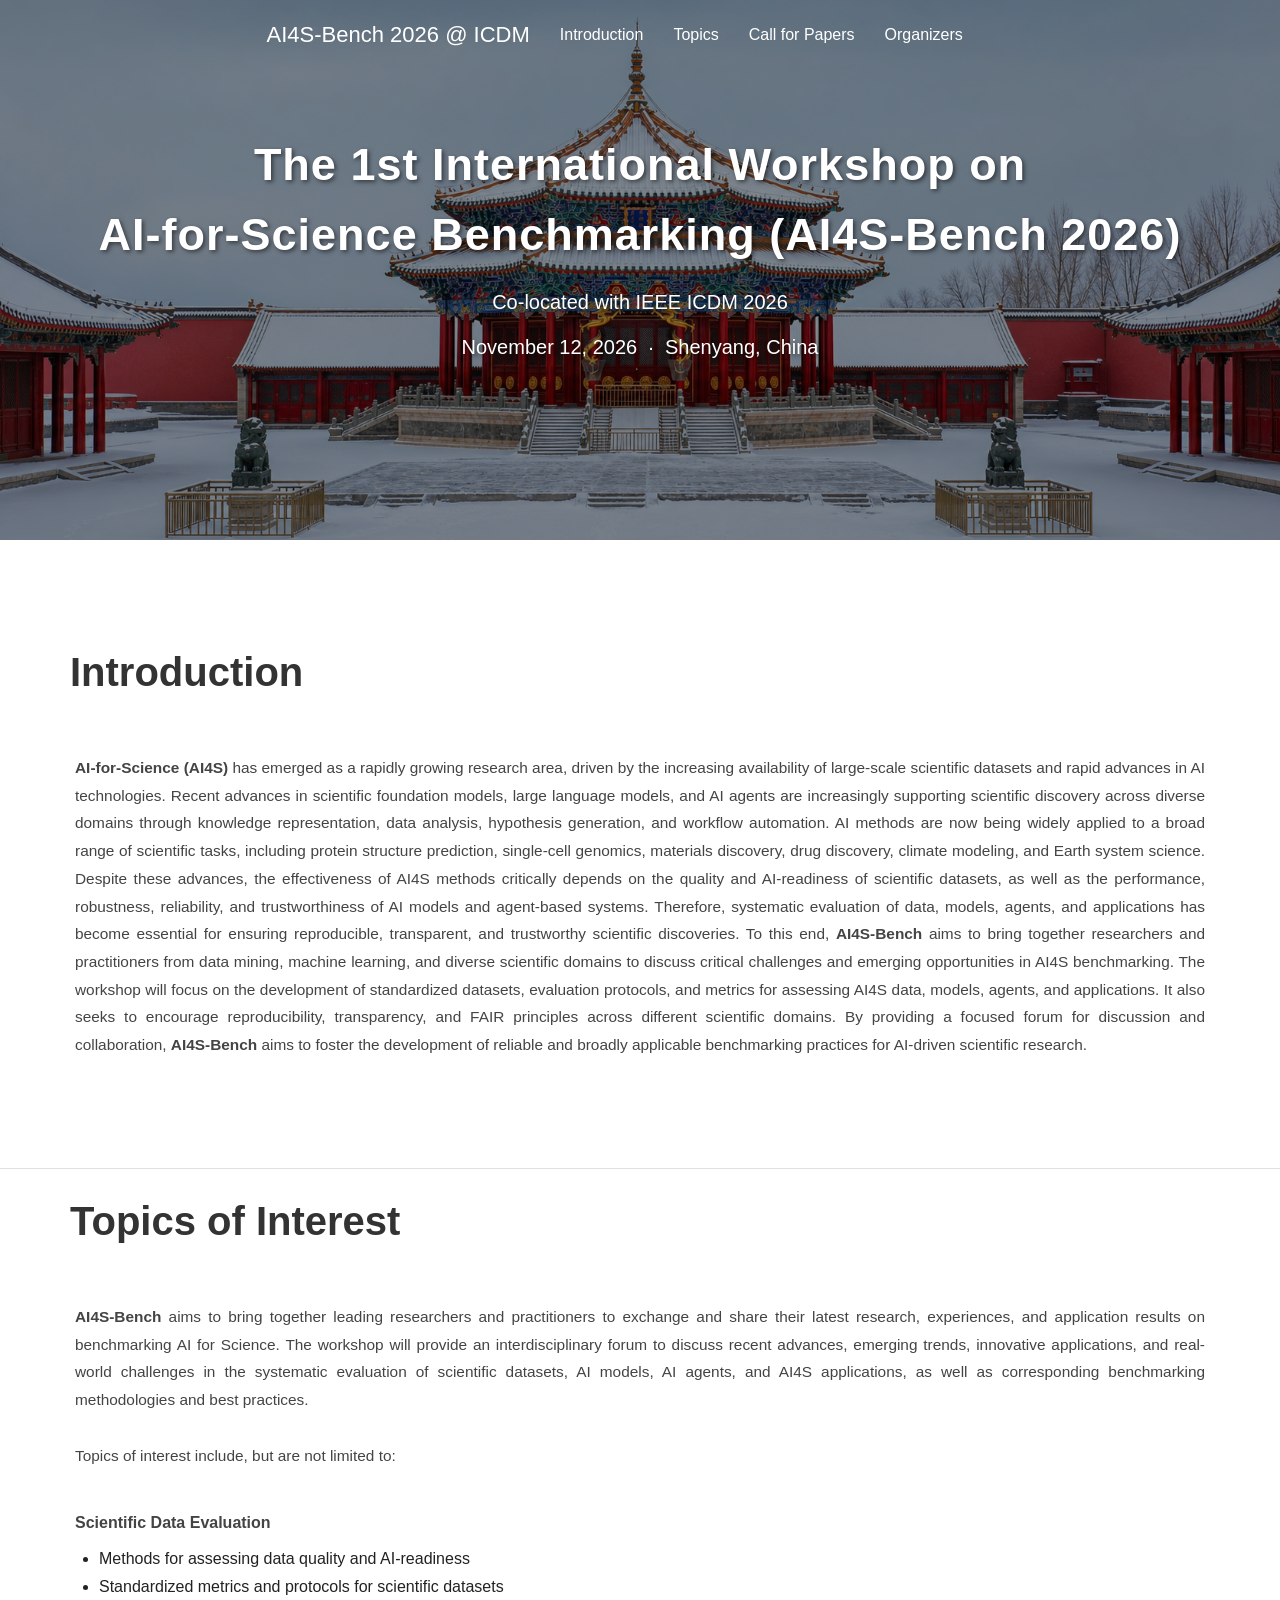
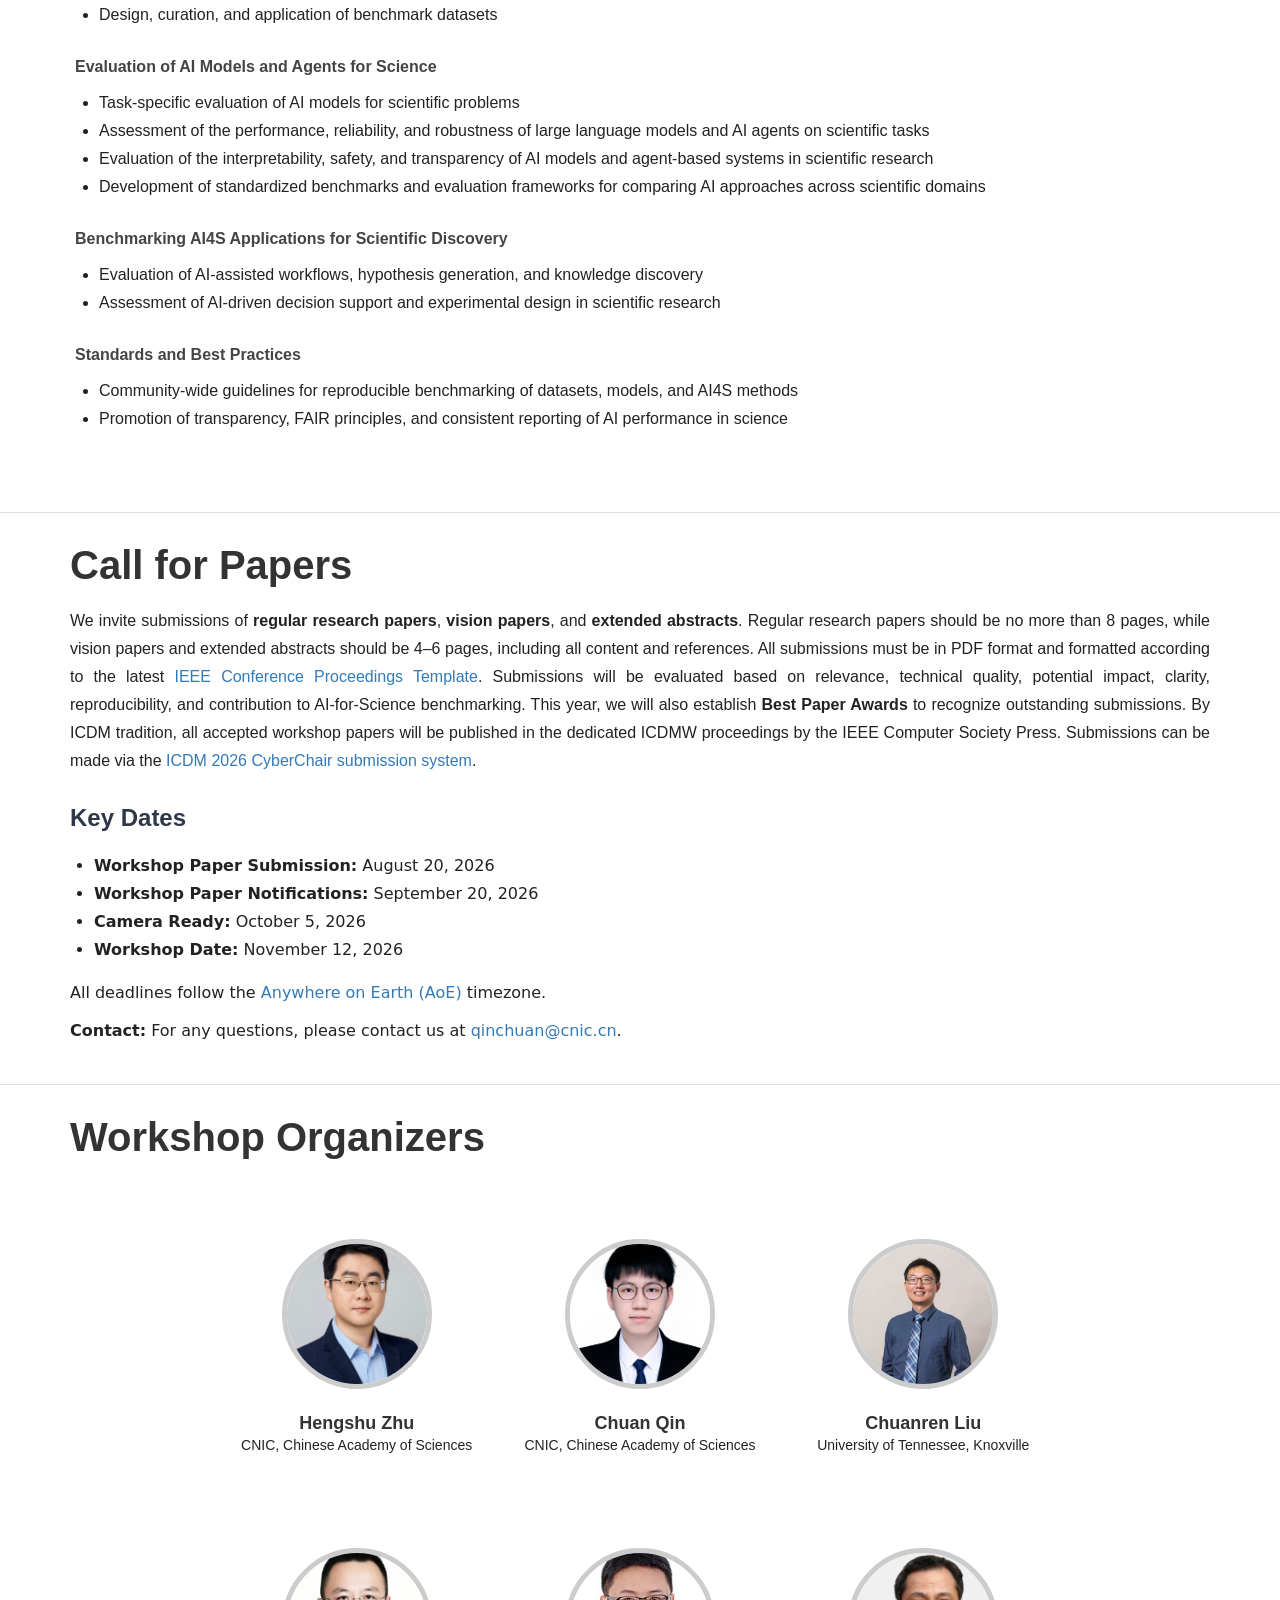
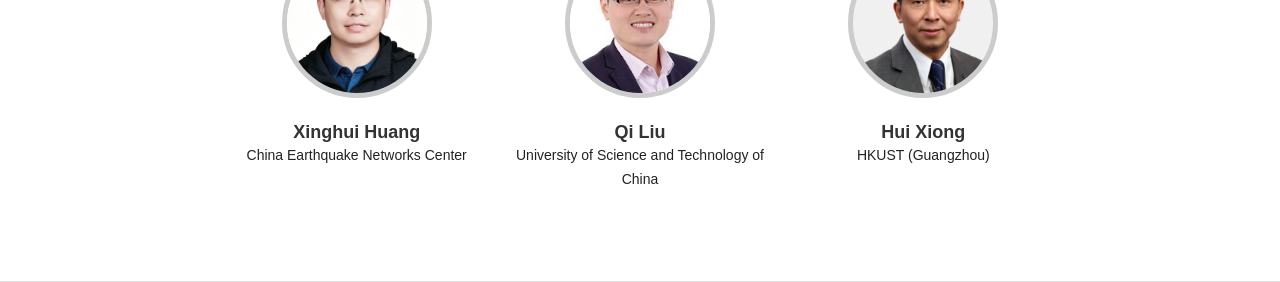
==== AI4S-Bench-2026/index.html @ ba6e01d5 "添加 AI4S-Bench-2026 子站" ====
<!doctype html>
<html lang="en">
  <head>
    <meta http-equiv="Content-Type" content="text/html; charset=UTF-8" />
    <link rel="icon" href="favicon.ico" />

    <meta http-equiv="X-UA-Compatible" content="IE=edge" />
    <meta name="viewport" content="width=device-width, initial-scale=1" />
    <meta
      name="description"
      content="The 1st International Workshop on AI-for-Science Benchmarking (AI4S-Bench 2026) at ICDM 2026, Shenyang, China"
    />

    <title>
      The 1st International Workshop on AI-for-Science Benchmarking (AI4S-Bench 2026)
    </title>

    <!-- Bootstrap Core CSS -->
    <link href="./css/bootstrap.min.css" rel="stylesheet" />

    <!-- Custom CSS -->
    <link href="./css/agency.css" rel="stylesheet" />

  </head>

  <body id="page-top" class="index">
    <!-- Navigation -->
    <nav class="navbar navbar-default navbar-fixed-top navbar-shrink">
      <div class="container">
        <div class="navbar-header page-scroll">
          <button
            type="button"
            class="navbar-toggle"
            data-toggle="collapse"
            data-target="#bs-example-navbar-collapse-1"
          >
            <span class="sr-only">Toggle navigation</span>
            <span class="icon-bar"></span>
            <span class="icon-bar"></span>
            <span class="icon-bar"></span>
          </button>

          <div
            class="collapse navbar-collapse"
            id="bs-example-navbar-collapse-1"
            style="text-align: center"
          >
            <ul class="nav navbar-nav" style="display: inline-block; float: none">
              <li class="hidden active">
                <a href="#page-top"></a>
              </li>

              <li>
                <a class="page-scroll" href="#" style="font-size: 22px"
                  >AI4S-Bench 2026 @ ICDM</a
                >
              </li>

              <li>
                <a class="page-scroll" href="#introduction">Introduction</a>
              </li>

              <li>
                <a class="page-scroll" href="#topics">Topics</a>
              </li>

              <li>
                <a class="page-scroll" href="#call">Call for Papers</a>
              </li>
              <li>
                <a class="page-scroll" href="#organization">Organizers</a>
              </li>
            </ul>
          </div>
        </div>
      </div>
    </nav>

    <!-- Header -->
    <header>
      <style>
        header {
          background-image: url(img/bg_shenyang.png);
          background-size: cover;
          background-position: center;
          color: #fff;
          text-align: center;
          padding: 20px 0;
          position: relative;
        }

        header::before {
          content: "";
          position: absolute;
          top: 0;
          left: 0;
          right: 0;
          bottom: 0;
          background: rgba(0, 0, 0, 0.45);
          z-index: 1;
        }

        .container {
          position: relative;
          z-index: 2;
        }

        .intro-heading,
        .intro-lead-in {
          text-shadow: 2px 2px 4px rgba(0, 0, 0, 0.5);
        }

        .intro-heading {
          font-size: 3.2em;
          font-weight: bold;
          margin-bottom: 20px;
          letter-spacing: 1px;
        }

        .intro-lead-in {
          font-size: 1.6em;
          margin-bottom: 10px;
        }

        header {
          padding: 0px 0 0px 0;
        }

        .buttons {
          margin-top: 0px;
          position: relative;
          z-index: 3;
        }

        .btn {
          margin: 15px 5px;
          padding: 12px 24px;
          color: #fff;
          background-color: rgba(255, 255, 255, 0.15);
          border: 2px solid rgba(255, 255, 255, 0.8);
          border-radius: 5px;
          text-decoration: none;
          transition: all 0.3s ease;
          display: inline-block;
          backdrop-filter: blur(5px);
        }

        .btn:hover {
          background-color: rgba(255, 255, 255, 0.3);
          transform: translateY(-2px);
          box-shadow: 0 4px 8px rgba(0, 0, 0, 0.2);
        }

        section {
          position: relative;
          padding: 40px 0;
          margin: 0;
        }

        section:not(:last-child)::after {
          content: "";
          position: absolute;
          bottom: 0;
          left: 0%;
          right: 0%;
          height: 1px;
          background: #e0e0e0;
        }

        .section-heading {
          margin-bottom: 20px !important;
        }

        #introduction,
        #topics,
        #call,
        #dates,
        #organization {
          padding-top: 30px;
          padding-bottom: 30px;
        }
      </style>
      <div class="container">
        <div class="intro-text">
          <div class="intro-heading">
            <div>The 1st International Workshop on</div>
            <div>AI-for-Science Benchmarking (AI4S-Bench 2026)</div>
          </div>
          <div class="intro-lead-in">Co-located with IEEE ICDM 2026</div>
          <div class="intro-lead-in">
            November 12, 2026 &nbsp;·&nbsp; Shenyang, China
          </div>
        </div>
      </div>
    </header>
    <br /><br /><br /><br />

    <!-- Introduction Section -->
    <section id="introduction">
      <div class="container">
        <div class="row">
          <div class="col-lg-12">
            <h2 class="section-heading">Introduction</h2>
          </div>
        </div>
        <div class="row text-justify">
          <style>
            .overview-section {
              max-width: 1200px;
              margin: 0 auto;
              padding: 40px 20px;
            }

            .overview-section .intro-text {
              font-size: 1.1em;
              line-height: 1.8;
              color: #444;
              margin-bottom: 40px;
            }
          </style>
          <div class="overview-section">
            <div class="intro-text">
              <b>AI-for-Science (AI4S)</b> has emerged as a rapidly growing
              research area, driven by the increasing availability of large-scale
              scientific datasets and rapid advances in AI technologies. Recent
              advances in scientific foundation models, large language models,
              and AI agents are increasingly supporting scientific discovery
              across diverse domains through knowledge representation, data
              analysis, hypothesis generation, and workflow automation. AI
              methods are now being widely applied to a broad range of
              scientific tasks, including protein structure prediction,
              single-cell genomics, materials discovery, drug discovery, climate
              modeling, and Earth system science. Despite these advances, the
              effectiveness of AI4S methods critically depends on the quality
              and AI-readiness of scientific datasets, as well as the
              performance, robustness, reliability, and trustworthiness of AI
              models and agent-based systems. Therefore, systematic evaluation
              of data, models, agents, and applications has become essential for
              ensuring reproducible, transparent, and trustworthy scientific
              discoveries. To this end, <b>AI4S-Bench</b> aims to bring
              together researchers and practitioners from data mining, machine
              learning, and diverse scientific domains to discuss critical
              challenges and emerging opportunities in AI4S benchmarking. The
              workshop will focus on the development of standardized datasets,
              evaluation protocols, and metrics for assessing AI4S data, models,
              agents, and applications. It also seeks to encourage
              reproducibility, transparency, and FAIR principles across
              different scientific domains. By providing a focused forum for
              discussion and collaboration, <b>AI4S-Bench</b> aims to foster the
              development of reliable and broadly applicable benchmarking
              practices for AI-driven scientific research.
            </div>
          </div>
        </div>
      </div>
    </section>

    <!-- Topics of Interest Section -->
    <section id="topics">
      <div class="container">
        <div class="row">
          <div class="col-lg-12">
            <h2 class="section-heading">Topics of Interest</h2>
          </div>
        </div>
        <div class="row text-justify">
          <div class="overview-section">
            <div class="intro-text">
              <b>AI4S-Bench</b> aims to bring together leading researchers and
              practitioners to exchange and share their latest research,
              experiences, and application results on benchmarking AI for
              Science. The workshop will provide an interdisciplinary forum to
              discuss recent advances, emerging trends, innovative applications,
              and real-world challenges in the systematic evaluation of
              scientific datasets, AI models, AI agents, and AI4S applications,
              as well as corresponding benchmarking methodologies and best
              practices.
              <br /><br />
              Topics of interest include, but are not limited to:
            </div>

            <p
              class="large"
              style="font-weight: 700; color: #444; margin: 24px 0 8px"
            >
              Scientific Data Evaluation
            </p>
            <ul class="large text-muted" style="width: 100%; padding-left: 24px">
              <li>Methods for assessing data quality and AI-readiness</li>
              <li>
                Standardized metrics and protocols for scientific datasets
              </li>
              <li>
                Design, curation, and application of benchmark datasets
              </li>
            </ul>

            <p
              class="large"
              style="font-weight: 700; color: #444; margin: 24px 0 8px"
            >
              Evaluation of AI Models and Agents for Science
            </p>
            <ul class="large text-muted" style="width: 100%; padding-left: 24px">
              <li>
                Task-specific evaluation of AI models for scientific problems
              </li>
              <li>
                Assessment of the performance, reliability, and robustness of
                large language models and AI agents on scientific tasks
              </li>
              <li>
                Evaluation of the interpretability, safety, and transparency of
                AI models and agent-based systems in scientific research
              </li>
              <li>
                Development of standardized benchmarks and evaluation
                frameworks for comparing AI approaches across scientific domains
              </li>
            </ul>

            <p
              class="large"
              style="font-weight: 700; color: #444; margin: 24px 0 8px"
            >
              Benchmarking AI4S Applications for Scientific Discovery
            </p>
            <ul class="large text-muted" style="width: 100%; padding-left: 24px">
              <li>
                Evaluation of AI-assisted workflows, hypothesis generation, and
                knowledge discovery
              </li>
              <li>
                Assessment of AI-driven decision support and experimental design
                in scientific research
              </li>
            </ul>

            <p
              class="large"
              style="font-weight: 700; color: #444; margin: 24px 0 8px"
            >
              Standards and Best Practices
            </p>
            <ul class="large text-muted" style="width: 100%; padding-left: 24px">
              <li>
                Community-wide guidelines for reproducible benchmarking of
                datasets, models, and AI4S methods
              </li>
              <li>
                Promotion of transparency, FAIR principles, and consistent
                reporting of AI performance in science
              </li>
            </ul>
          </div>
        </div>
      </div>
    </section>

    <!-- Call for Papers -->
    <section id="call">
      <div class="container">
        <div class="row">
          <div class="col-lg-12">
            <h2 class="section-heading">Call for Papers</h2>

            <div class="row text-justify">
              <div class="col-md-12">
                <p class="large text-muted">
                  We invite submissions of <b>regular research papers</b>,
                  <b>vision papers</b>, and <b>extended abstracts</b>.
                  Regular research papers should be no more than 8 pages,
                  while vision papers and extended abstracts
                  should be 4–6 pages, including all content and references. All
                  submissions must be in PDF format and formatted according to
                  the latest
                  <a
                    href="https://www.ieee.org/conferences/publishing/templates"
                    target="_blank"
                    >IEEE Conference Proceedings Template</a
                  >. Submissions will be evaluated based on relevance, technical
                  quality, potential impact, clarity, reproducibility, and
                  contribution to AI-for-Science benchmarking. This year, we
                  will also establish <b>Best Paper Awards</b> to recognize
                  outstanding submissions. By ICDM tradition, all accepted
                  workshop papers will be published in the dedicated ICDMW
                  proceedings by the IEEE Computer Society Press. Submissions
                  can be made via the
                  <a
                    href="https://wi-lab.com/cyberchair/2026/icdm26/scripts/submit.php?subarea=S11&undisplay_detail=1&wh=/cyberchair/2026/icdm26/scripts/ws_submit.php"
                    target="_blank"
                    rel="noopener noreferrer"
                    >ICDM 2026 CyberChair submission system</a
                  >.
                </p>

                <div
                  style="
                    font-family:
                      system-ui,
                      -apple-system,
                      sans-serif;
                  "
                >
                  <h3 style="color: #2d3748; margin: 30px 0 20px">
                    Key Dates
                  </h3>

                  <ul
                    class="large text-muted"
                    style="width: 100%; padding-left: 24px"
                  >
                    <li style="margin-bottom: 0rem">
                      <span style="font-weight: bold"
                        >Workshop Paper Submission:</span
                      >
                      August 20, 2026
                    </li>
                    <li style="margin-bottom: 0rem">
                      <span style="font-weight: bold"
                        >Workshop Paper Notifications:</span
                      >
                      September 20, 2026
                    </li>
                    <li style="margin-bottom: 0rem">
                      <span style="font-weight: bold"
                        >Camera Ready:</span
                      >
                      October 5, 2026
                    </li>
                    <li style="margin-bottom: 0rem">
                      <span style="font-weight: bold">Workshop Date:</span>
                      November 12, 2026
                    </li>
                  </ul>

                  <p class="large text-muted" style="margin-top: 1.5rem">
                    All deadlines follow the
                    <a
                      href="https://www.timeanddate.com/time/zones/aoe"
                      target="_blank"
                      rel="noopener noreferrer"
                      >Anywhere on Earth (AoE)</a
                    >
                    timezone.
                  </p>

                  <p class="large text-muted">
                    <b>Contact:</b> For any questions, please contact us at
                    <a href="mailto:qinchuan@cnic.cn">qinchuan@cnic.cn</a>.
                  </p>
                </div>
              </div>
            </div>
          </div>
        </div>
      </div>
    </section>

    <!-- Program Section (hidden until schedule is finalized)
    <section id="program">
      <style>
        #program {
          color: #333;
        }

        .section-heading {
          text-align: center;
          color: #333;
          margin-bottom: 1.5rem;
        }

        #program .text-muted {
          color: #666;
          text-align: center;
          font-style: italic;
          margin: 1rem 0 2rem;
        }

        #program h3 {
          color: #2c5282;
          margin: 2rem 0 1rem;
        }

        #program .table {
          width: 100%;
          border-collapse: collapse;
          margin: 1rem 0 2rem;
        }

        #program .table td {
          padding: 12px 15px;
          border: 1px solid #ddd;
        }

        #program .table tr:nth-child(even) {
          background-color: #f8f9fa;
        }

        #program .table td:first-child {
          width: 140px;
          font-weight: 500;
          color: #2d3748;
        }

        #program .centered {
          margin: 0 auto;
        }
      </style>
      <div class="container">
        <h2 class="section-heading">Schedule</h2>
        <p class="text-muted">
          Tentative schedule. Final times and program structure (half-day or
          full-day) will be confirmed closer to the workshop date. All slots are
          in local time (Shenyang, UTC+8).
        </p>

        <div id="schedule">
          <h3>Workshop Program (Tentative)</h3>
          <div class="centered">
            <table class="table">
              <tbody>
                <tr>
                  <td>XXXX – XXXX</td>
                  <td>Welcome and Opening Remarks</td>
                </tr>
                <tr>
                  <td>XXXX – XXXX</td>
                  <td>Invited Talk 1: Prof. Hui Xiong (HKUST-Guangzhou)</td>
                </tr>
                <tr>
                  <td>XXXX – XXXX</td>
                  <td>
                    Invited Talk 2: Dr. Victoria Wang (IEEE SA) — Special
                    Session on IEEE P3910 / P3912 Standards
                  </td>
                </tr>
                <tr>
                  <td>XXXX – XXXX</td>
                  <td>
                    Invited Talk 3: Prof. Yuanchun Zhou (CAS Scientific Data
                    Center)
                  </td>
                </tr>
                <tr>
                  <td>XXXX – XXXX</td>
                  <td>Coffee Break &amp; Poster Session</td>
                </tr>
                <tr>
                  <td>XXXX – XXXX</td>
                  <td>Oral Paper Presentations (10 min per paper)</td>
                </tr>
                <tr>
                  <td>XXXX – XXXX</td>
                  <td>Best Paper Award &amp; Closing Remarks</td>
                </tr>
              </tbody>
            </table>
          </div>
        </div>
      </div>
    </section>
    -->

    <!-- Organizers -->
    <section id="organization">
      <style>
        #organization .container {
          max-width: 1200px;
          margin: 0 auto;
          padding: 0 15px;
        }

        .organizers-grid {
          display: grid;
          grid-template-columns: repeat(3, 1fr);
          gap: 30px;
          width: 100%;
          max-width: 900px;
          margin: 0 auto;
          padding: 0 40px;
        }

        .organizers-grid .team-member {
          text-align: center;
        }

        .organizers-grid .team-member a,
        .organizers-grid .team-member a:hover,
        .organizers-grid .team-member a:focus,
        .organizers-grid .team-member a:active {
          color: inherit;
          text-decoration: none;
        }

        .organizers-grid .team-member img {
          width: 150px;
          height: 150px;
          min-width: 150px;
          min-height: 150px;
          margin: 0 auto;
          background: #f0f0f0;
          object-fit: cover;
          border-radius: 50%;
        }

        @media (max-width: 600px) {
          .organizers-grid {
            grid-template-columns: repeat(2, 1fr);
            padding: 0 20px;
            gap: 20px;
          }
        }

        .img-circle {
          border-radius: 50%;
        }

        #organization .col-sm-2 {
          width: auto;
          padding: 0;
        }
      </style>
      <div class="container">
        <div class="row">
          <div class="col-lg-12">
            <h2 class="section-heading">Workshop Organizers</h2>
          </div>
        </div>
        <br /><br /><br />
        <div class="organizers-grid">
          <!-- TODO: replace placeholder with actual photos -->
          <div class="team-member">
            <a
              href="https://www.zhuhengshu.com/"
              target="_blank"
              rel="noopener noreferrer"
            >
              <img
                src="./img/zhu hengshu.png"
                class="img-responsive img-circle"
              />
              <h4>Hengshu Zhu</h4>
            </a>
            <p class="text-muted">CNIC, Chinese Academy of Sciences</p>
          </div>

          <div class="team-member">
            <a
              href="https://dylan-qin.github.io/"
              target="_blank"
              rel="noopener noreferrer"
            >
              <img
                src="./img/qin chuan.png"
                class="img-responsive img-circle"
              />
              <h4>Chuan Qin</h4>
            </a>
            <p class="text-muted">CNIC, Chinese Academy of Sciences</p>
          </div>

          <div class="team-member">
            <a
              href="https://haslam.utk.edu/people/profile/chuanren-liu/"
              target="_blank"
              rel="noopener noreferrer"
            >
              <img
                src="./img/liu chuanren.png"
                class="img-responsive img-circle"
              />
              <h4>Chuanren Liu</h4>
            </a>
            <p class="text-muted">University of Tennessee, Knoxville</p>
          </div>

          <div class="team-member">
            <img
              src="./img/huang xinghui.jpg"
              class="img-responsive img-circle"
            />
            <h4>Xinghui Huang</h4>
            <p class="text-muted">China Earthquake Networks Center</p>
          </div>

          <div class="team-member">
            <a
              href="http://staff.ustc.edu.cn/~qiliuql/"
              target="_blank"
              rel="noopener noreferrer"
            >
              <img
                src="./img/liu qi.png"
                class="img-responsive img-circle"
              />
              <h4>Qi Liu</h4>
            </a>
            <p class="text-muted">
              University of Science and Technology of China
            </p>
          </div>

          <div class="team-member">
            <a
              href="https://www.hkust-gz.edu.cn/people/hui-xiong/"
              target="_blank"
              rel="noopener noreferrer"
            >
              <img
                src="./img/xiong hui.png"
                class="img-responsive img-circle"
              />
              <h4>Hui Xiong</h4>
            </a>
            <p class="text-muted">HKUST (Guangzhou)</p>
          </div>
        </div>
      </div>
    </section>

    <!-- Related Links -->
    <!-- <section id="related-links">
      <style>
        #related-links {
          background: #2b4890;
          padding: 30px 0 34px;
        }

        #related-links .related-links-title {
          display: inline-block;
          margin: 0 0 22px;
          padding: 6px 30px;
          border: 1px solid rgba(255, 255, 255, 0.8);
          border-radius: 999px;
          color: #fff;
          font-size: 15px;
          font-weight: 600;
          line-height: 1.3;
        }

        #related-links .related-links-grid {
          display: flex;
          flex-wrap: wrap;
          align-items: center;
          justify-content: center;
          gap: 14px 42px;
        }

        #related-links .related-link {
          display: flex;
          align-items: center;
          justify-content: center;
          min-width: 150px;
          height: 46px;
          padding: 8px 14px;
          border-radius: 4px;
          text-decoration: none;
          transition: background-color 0.2s ease, transform 0.2s ease;
        }

        #related-links .related-link:hover,
        #related-links .related-link:focus {
          background: rgba(255, 255, 255, 0.08);
          outline: none;
          transform: translateY(-1px);
        }

        #related-links .related-link img {
          display: block;
          width: auto;
          height: auto;
          max-width: 150px;
          max-height: 28px;
          object-fit: contain;
        }

        #related-links .related-link--scihorizon img {
          max-height: 26px;
        }

        #related-links .related-link--cstr img {
          max-width: 160px;
          max-height: 24px;
        }

        @media (max-width: 600px) {
          #related-links {
            padding: 26px 0 30px;
          }

          #related-links .related-links-title {
            margin-bottom: 18px;
            font-size: 14px;
          }

          #related-links .related-links-grid {
            gap: 10px 18px;
          }

          #related-links .related-link {
            min-width: 128px;
            height: 42px;
          }

          #related-links .related-link img {
            max-width: 132px;
            max-height: 24px;
          }
        }
      </style>
      <div class="container">
        <div class="row">
          <div class="col-lg-12 text-center">
            <h2 class="related-links-title">Related Links</h2>
            <div class="related-links-grid">
              <a
                class="related-link related-link--scihorizon"
                href="https://www.scihorizon.cn/"
                target="_blank"
                rel="noopener noreferrer"
                aria-label="SciHorizon"
                ><img
                  src="./img/related/scihorizon-footer.png"
                  alt="SciHorizon"
              /></a>
              <a
                class="related-link related-link--sciencedb"
                href="https://www.scidb.cn/"
                target="_blank"
                rel="noopener noreferrer"
                aria-label="ScienceDB"
                ><img src="./img/related/sciencedb.png" alt="ScienceDB"
              /></a>
              <a
                class="related-link related-link--cstr"
                href="https://www.cstr.cn/"
                target="_blank"
                rel="noopener noreferrer"
                aria-label="CSTR"
                ><img src="./img/related/cstr.png" alt="CSTR"
              >
            </div>
          </div>
        </div>
      </div>
    </section> -->

    <!-- jQuery -->
    <script src="./js/jquery.js"></script>

    <!-- Bootstrap Core JavaScript -->
    <script src="./js/bootstrap.min.js"></script>

    <!-- Plugin JavaScript -->
    <script src="./js/jquery.easing.min.js"></script>
    <script src="./js/classie.js"></script>
    <script src="./js/cbpAnimatedHeader.js"></script>

    <!-- Custom Theme JavaScript -->
    <script src="./js/agency.js"></script>
  </body>
</html>
---- AI4S-Bench-2026/css/agency.css ----
body
{
	overflow-x:hidden;
	font-family: 'Lato', sans-serif
}

.text-muted
{
	color:#222
}

.text-primary
{
	color:#fed136
}

p
{
	font-size:14px;
	line-height:1.75
}

mybold
{
  font-weight: 700;
}

p.large
{
	font-size:16px
}

ul.large
{
	font-size:16px;
	line-height:1.75;
}

a,a:hover,a:focus,a:active,a.active
{
	outline:0
}

a
{
	/* color:#fed136 */
}

a:hover,a:focus,a:active,a.active
{
	/* color:#fec503 */
}

h1,h2,h3,h4,h5,h6
{
	font-family: 'Lato', sans-serif;
	/* text-transform:uppercase; */
	font-weight:700
}

.img-centered
{
	margin:0 auto
}

.bg-light-gray
{
	background-color:#f7f7f7
}

.bg-mid-gray
{
	background-color:#EEE
}

.bg-darkest-gray
{
	background-color:#222
}

.btn-primary
{
	color:#fff;
	/*background-color:#fed136;*/
	/*border-color:#fed136;*/
	background-color:#73bdc2;
	font-family: 'Lato', sans-serif;
	text-transform:uppercase;
	font-weight:700
}

.btn-primary:hover,.btn-primary:focus,.btn-primary:active,.btn-primary.active,.open .dropdown-toggle.btn-primary
{
	color:#fff;
	/*background-color:#fec503;*/
	background-color:#73bdc2;
	border-color:#f6bf01
}

.btn-primary:active,.btn-primary.active,.open .dropdown-toggle.btn-primary
{
	background-image:none
}

.btn-primary.disabled,.btn-primary[disabled],fieldset[disabled] .btn-primary,.btn-primary.disabled:hover,.btn-primary[disabled]:hover,fieldset[disabled] .btn-primary:hover,.btn-primary.disabled:focus,.btn-primary[disabled]:focus,fieldset[disabled] .btn-primary:focus,.btn-primary.disabled:active,.btn-primary[disabled]:active,fieldset[disabled] .btn-primary:active,.btn-primary.disabled.active,.btn-primary[disabled].active,fieldset[disabled] .btn-primary.active
{
	background-color:#fed136;
	border-color:#fed136
}

.btn-primary .badge
{
	color:#fed136;
	background-color:#fff
}

.btn-xl
{
	color:#fff;
	background-color:#fed136;
	border-color:#fed136;
	font-family: 'Lato', sans-serif;
	text-transform:uppercase;
	font-weight:700;
	border-radius:3px;
	font-size:18px;
	padding:20px 40px
}

.btn-xl:hover,.btn-xl:focus,.btn-xl:active,.btn-xl.active,.open .dropdown-toggle.btn-xl
{
	color:#fff;
	background-color:#fec503;
	border-color:#f6bf01
}

.btn-xl:active,.btn-xl.active,.open .dropdown-toggle.btn-xl
{
	background-image:none
}

.btn-xl.disabled,.btn-xl[disabled],fieldset[disabled] .btn-xl,.btn-xl.disabled:hover,.btn-xl[disabled]:hover,fieldset[disabled] .btn-xl:hover,.btn-xl.disabled:focus,.btn-xl[disabled]:focus,fieldset[disabled] .btn-xl:focus,.btn-xl.disabled:active,.btn-xl[disabled]:active,fieldset[disabled] .btn-xl:active,.btn-xl.disabled.active,.btn-xl[disabled].active,fieldset[disabled] .btn-xl.active
{
	background-color:#fed136;
	border-color:#fed136
}

.btn-xl .badge
{
	color:#fed136;
	background-color:#fff
}

.navbar-default
{
	background-color:transparent;
	border-color:transparent
}

.navbar-default .navbar-brand
{
	color:#fed136;
	font-family: 'Lato', sans-serif
}

.navbar-default .navbar-brand:hover,.navbar-default .navbar-brand:focus,.navbar-default .navbar-brand:active,.navbar-default .navbar-brand.active
{
	color:#fec503
}

.navbar-default .navbar-collapse
{
	border-color:rgba(255,255,255,.02);
	width: 150%;
}

.navbar-default .navbar-toggle
{
	/*background-color:#fed136;*/
	/*border-color:#fed136*/
	background-color:#73bdc2;
}

.navbar-default .navbar-toggle .icon-bar
{
	background-color:#fff
}

.navbar-default .navbar-toggle:hover,.navbar-default .navbar-toggle:focus
{
	/*background-color:#fed136*/
	background-color:#73bdc2
}

.navbar-default .nav li a
{
	font-family: 'Lato', sans-serif;
	/* text-transform:uppercase; */
	font-weight:200;
	font-size: 16px;
	letter-spacing:0px;
	color:#fff
}

.navbar-default .nav li a:hover,.navbar-default .nav li a:focus
{
	color:#fed136;
	outline:0;
	font-weight:400;
}

.navbar-default .navbar-nav>.active>a
{
	border-radius:0;
	color:#fff;
	/*background-color:#fed136*/
	background-color:#73bdc2
}

.navbar-default .navbar-nav>.active>a:hover,.navbar-default .navbar-nav>.active>a:focus
{
	color:#fff;
	/*background-color:#fec503*/
	background-color:#73bdc2;
}

@media (min-width:768px) {
	.navbar-default
	{

		padding: 10px 0;
		/* background-color:transparent;
		padding:25px 0;
		-webkit-transition:padding .3s;
		-moz-transition:padding .3s;
		transition:padding .3s;
		border:0 */
	}

	.navbar-default .navbar-brand
	{
		font-size:2em;
		-webkit-transition:all .3s;
		-moz-transition:all .3s;
		transition:all .3s
	}

	.navbar-default .navbar-nav>.active>a
	{
		border-radius:3px
	}

	.navbar-default.navbar-shrink
	{
		background-color:#222;
		padding:10px 0
	}

	.navbar-default.navbar-shrink .navbar-brand
	{
		font-size:1.5em
	}
}

header
{
	background-repeat:none;
	background-attachment:scroll;
	background-position:center center;
	-webkit-background-size:cover;
	-moz-background-size:cover;
	background-size:cover;
	-o-background-size:cover;
	text-align:center;
	height: 540px;
}

header .intro-text
{
	padding-top:250px;
	padding-bottom:50px
}

header .intro-text .intro-heading
{
	font-family: 'Lato', sans-serif;
	/* text-transform:uppercase; */
	font-weight:700;
	font-size:20px;
	line-height:20px;
	margin-bottom:20px
}

@media (min-width:500px) {
	header .intro-text
	{
		padding-top:130px;
		padding-bottom:50px
	}

	header .intro-text .intro-lead-in
	{
		font-family: 'Lato', sans-serif;
		/*font-style:italic;*/
		font-size:20px;
		line-height:25px;
		margin-bottom:20px
	}

	header .intro-text .intro-heading
	{
		font-family: 'Lato', sans-serif;
		/* text-transform:uppercase; */
		font-weight:700;
		font-size:45px;
		line-height:70px;
		margin-bottom:20px
	}
}

section
{
	padding:100px 0
}

section h2.section-heading
{
	font-size:40px;
	margin-top:0;
	margin-bottom:15px
}

section h3.section-subheading
{
	font-size:16px;
	font-family: 'Lato', sans-serif;
	text-transform:none;
	font-style:italic;
	font-weight:400;
	margin-bottom:75px
}

@media (min-width:768px) {
	section
	{
		padding:65px 0
	}
}

.service-heading
{
	margin:15px 0;
	text-transform:none
}

#portfolio .portfolio-item
{
	margin:0 0 15px;
	right:0
}

#portfolio .portfolio-item .portfolio-link
{
	display:block;
	position:relative;
	max-width:400px;
	margin:0 auto
}

#portfolio .portfolio-item .portfolio-link .portfolio-hover
{
	background:rgba(254,209,54,.9);
	position:absolute;
	width:100%;
	height:100%;
	opacity:0;
	transition:all ease .5s;
	-webkit-transition:all ease .5s;
	-moz-transition:all ease .5s
}

#portfolio .portfolio-item .portfolio-link .portfolio-hover:hover
{
	opacity:1
}

#portfolio .portfolio-item .portfolio-link .portfolio-hover .portfolio-hover-content
{
	position:absolute;
	width:100%;
	height:20px;
	font-size:20px;
	text-align:center;
	top:50%;
	margin-top:-12px;
	color:#fff
}

#portfolio .portfolio-item .portfolio-link .portfolio-hover .portfolio-hover-content i
{
	margin-top:-12px
}

#portfolio .portfolio-item .portfolio-link .portfolio-hover .portfolio-hover-content h3,#portfolio .portfolio-item .portfolio-link .portfolio-hover .portfolio-hover-content h4
{
	margin:0
}

#portfolio .portfolio-item .portfolio-caption
{
	max-width:400px;
	margin:0 auto;
	background-color:#fff;
	text-align:center;
	padding:25px
}

#portfolio .portfolio-item .portfolio-caption h4
{
	text-transform:none;
	margin:0
}

#portfolio .portfolio-item .portfolio-caption p
{
	font-family: 'Lato', sans-serif;
	font-style:italic;
	font-size:16px;
	margin:0
}

#portfolio *
{
	z-index:2
}

@media (min-width:767px) {
	#portfolio .portfolio-item
	{
		margin:0 0 30px
	}
}

.timeline
{
	list-style:none;
	padding:0;
	position:relative
}

.timeline:before
{
	top:0;
	bottom:0;
	position:absolute;
	content:"";
	width:2px;
	background-color:#f1f1f1;
	left:40px;
	margin-left:-1.5px
}

.timeline>li
{
	margin-bottom:50px;
	position:relative;
	min-height:50px
}

.timeline>li:before,.timeline>li:after
{
	content:" ";
	display:table
}

.timeline>li:after
{
	clear:both
}

.timeline>li .timeline-panel
{
	width:100%;
	float:right;
	padding:0 20px 0 100px;
	position:relative;
	text-align:left
}

.timeline>li .timeline-panel:before
{
	border-left-width:0;
	border-right-width:15px;
	left:-15px;
	right:auto
}

.timeline>li .timeline-panel:after
{
	border-left-width:0;
	border-right-width:14px;
	left:-14px;
	right:auto
}

.timeline>li .timeline-image
{
	left:0;
	margin-left:0;
	width:80px;
	height:80px;
	position:absolute;
	z-index:100;
	background-color:#fed136;
	color:#fff;
	border-radius:100%;
	border:7px solid #f1f1f1;
	text-align:center
}

.timeline>li .timeline-image h4
{
	font-size:10px;
	margin-top:12px;
	line-height:14px
}

.timeline>li.timeline-inverted>.timeline-panel
{
	float:right;
	text-align:left;
	padding:0 20px 0 100px
}

.timeline>li.timeline-inverted>.timeline-panel:before
{
	border-left-width:0;
	border-right-width:15px;
	left:-15px;
	right:auto
}

.timeline>li.timeline-inverted>.timeline-panel:after
{
	border-left-width:0;
	border-right-width:14px;
	left:-14px;
	right:auto
}

.timeline>li:last-child
{
	margin-bottom:0
}

.timeline .timeline-heading h4
{
	margin-top:0;
	color:inherit
}

.timeline .timeline-heading h4.subheading
{
	text-transform:none
}

.timeline .timeline-body>p,.timeline .timeline-body>ul
{
	margin-bottom:0
}

@media (min-width:768px) {
	.timeline:before
	{
		left:50%
	}

	.timeline>li
	{
		margin-bottom:100px;
		min-height:100px
	}

	.timeline>li .timeline-panel
	{
		width:41%;
		float:left;
		padding:0 20px 20px 30px;
		text-align:right
	}

	.timeline>li .timeline-image
	{
		width:100px;
		height:100px;
		left:50%;
		margin-left:-50px
	}

	.timeline>li .timeline-image h4
	{
		font-size:13px;
		margin-top:16px;
		line-height:18px
	}

	.timeline>li.timeline-inverted>.timeline-panel
	{
		float:right;
		text-align:left;
		padding:0 30px 20px 20px
	}
}

@media (min-width:992px) {
	.timeline>li
	{
		min-height:150px
	}

	.timeline>li .timeline-panel
	{
		padding:0 20px 20px
	}

	.timeline>li .timeline-image
	{
		width:150px;
		height:150px;
		margin-left:-75px
	}

	.timeline>li .timeline-image h4
	{
		font-size:18px;
		margin-top:30px;
		line-height:26px
	}

	.timeline>li.timeline-inverted>.timeline-panel
	{
		padding:0 20px 20px
	}
}

@media (min-width:1200px) {
	.timeline>li
	{
		min-height:170px
	}

	.timeline>li .timeline-panel
	{
		padding:0 20px 20px 100px
	}

	.timeline>li .timeline-image
	{
		width:170px;
		height:170px;
		margin-left:-85px
	}

	.timeline>li .timeline-image h4
	{
		margin-top:40px
	}

	.timeline>li.timeline-inverted>.timeline-panel
	{
		padding:0 100px 20px 20px
	}
}

.team-member
{
	text-align:center;
	margin-bottom:50px
}

.team-member img
{
	margin:0 auto;
	border:5px solid #ccc;
}

.team-member h4
{
	margin-top:25px;
	margin-bottom:0;
	text-transform:none
}

.team-member p
{
	margin-top:0
}

aside.clients img
{
	margin:50px auto
}

section#contact
{
	background-color:#F5F5F5;
	background-image:url(../img/map-image.png);
	background-position:center;
	background-repeat:no-repeat
}

section#contact .section-heading
{
	color:#222
}

section#contact .form-group
{
	margin-bottom:25px
}

section#contact .form-group input,section#contact .form-group textarea
{
	padding:20px
}

section#contact .form-group input.form-control
{
	height:auto
}

section#contact .form-group textarea.form-control
{
	height:236px
}

section#contact .form-control:focus
{
	border-color:#fed136;
	box-shadow:none
}

section#contact ::-webkit-input-placeholder
{
	font-family: 'Lato', sans-serif;
	text-transform:uppercase;
	font-weight:700;
	color:#bbb
}

section#contact :-moz-placeholder
{
	font-family: 'Lato', sans-serif;
	text-transform:uppercase;
	font-weight:700;
	color:#bbb
}

section#contact ::-moz-placeholder
{
	font-family: 'Lato', sans-serif;
	text-transform:uppercase;
	font-weight:700;
	color:#bbb
}

section#contact :-ms-input-placeholder
{
	font-family: 'Lato', sans-serif;
	text-transform:uppercase;
	font-weight:700;
	color:#bbb
}

section#contact .text-danger
{
	color:#e74c3c
}

footer
{
	padding:25px 0;
	text-align:center
}

footer span.copyright
{
	line-height:40px;
	font-family: 'Lato', sans-serif;
	text-transform:uppercase;
	text-transform:none
}

footer ul.quicklinks
{
	margin-bottom:0;
	line-height:40px;
	font-family: 'Lato', sans-serif;
	text-transform:uppercase;
	text-transform:none
}

ul.social-buttons-team
{
	margin-bottom:0
}

ul.social-buttons-team li a
{
	display:block;
	background-color:#222;
	height:29px;
	width:29px;
	border-radius:100%;
	font-size:15px;
	line-height:29px;
	color:#fff;
	outline:0;
	-webkit-transition:all .3s;
	-moz-transition:all .3s;
	transition:all .3s
}

ul.social-buttons-team li a:hover,ul.social-buttons-team li a:focus,ul.social-buttons-team li a:active
{
	background-color:#fed136
}

ul.social-buttons-team li a.inactive
{
	display:block;
	background-color:#666;
	height:29px;
	width:29px;
	border-radius:100%;
	font-size:15px;
	line-height:29px;
	color:#fff;
	outline:0;
	-webkit-transition:all .3s;
	-moz-transition:all .3s;
	transition:all .3s
}

ul.social-buttons-team li a.inactive:hover,ul.social-buttons-team li a.inactive:focus,ul.social-buttons-team li a.inactive:active
{
	background-color:#666
}



ul.social-buttons
{
	margin-bottom:0
}

ul.social-buttons li a
{
	display:block;
	background-color:#222;
	height:40px;
	width:40px;
	border-radius:100%;
	font-size:20px;
	line-height:40px;
	color:#fff;
	outline:0;
	-webkit-transition:all .3s;
	-moz-transition:all .3s;
	transition:all .3s
}

ul.social-buttons li a:hover,ul.social-buttons li a:focus,ul.social-buttons li a:active
{
	background-color:#fed136
}

ul.social-buttons li a.inactive
{
	display:block;
	background-color:#666;
	height:40px;
	width:40px;
	border-radius:100%;
	font-size:20px;
	line-height:40px;
	color:#fff;
	outline:0;
	-webkit-transition:all .3s;
	-moz-transition:all .3s;
	transition:all .3s
}

ul.social-buttons li a.inactive:hover,ul.social-buttons li a.inactive:focus,ul.social-buttons li a.inactive:active
{
	background-color:#666
}


.btn:focus,.btn:active,.btn.active,.btn:active:focus
{
	outline:0
}

.portfolio-modal .modal-content
{
	border-radius:0;
	background-clip:border-box;
	-webkit-box-shadow:none;
	box-shadow:none;
	border:0;
	min-height:100%;
	padding:100px 0;
	text-align:center
}

.portfolio-modal .modal-content h2
{
	margin-bottom:15px;
	font-size:3em
}

.portfolio-modal .modal-content p
{
	margin-bottom:30px
}

.portfolio-modal .modal-content p.item-intro
{
	margin:20px 0 30px;
	font-family: 'Lato', sans-serif;
	font-style:italic;
	font-size:16px
}

.portfolio-modal .modal-content ul.list-inline
{
	margin-bottom:30px;
	margin-top:0
}

.portfolio-modal .modal-content img
{
	margin-bottom:30px
}

.portfolio-modal .close-modal
{
	position:absolute;
	width:75px;
	height:75px;
	background-color:transparent;
	top:25px;
	right:25px;
	cursor:pointer
}

.portfolio-modal .close-modal:hover
{
	opacity:.3
}

.portfolio-modal .close-modal .lr
{
	height:75px;
	width:1px;
	margin-left:35px;
	background-color:#222;
	transform:rotate(45deg);
	-ms-transform:rotate(45deg);
	-webkit-transform:rotate(45deg);
	z-index:1051
}

.portfolio-modal .close-modal .lr .rl
{
	height:75px;
	width:1px;
	background-color:#222;
	transform:rotate(90deg);
	-ms-transform:rotate(90deg);
	-webkit-transform:rotate(90deg);
	z-index:1052
}

.portfolio-modal .modal-backdrop
{
	opacity:0;
	display:none
}

::-moz-selection
{
	text-shadow:none;
	background:#fed136
}

::selection
{
	text-shadow:none;
	background:#fed136
}

img::selection
{
	background:0 0
}

img::-moz-selection
{
	background:0 0
}

body
{
	webkit-tap-highlight-color:#fed136
}


/* Dropdown Button */
.dropbtn {
  background-color: transparent;
  color: white;
  padding: 16px;
  border: none;
  font-family: 'Lato', sans-serif;
  text-transform:uppercase;
  font-weight:400;
  letter-spacing:1px;
}

/* The container <div> - needed to position the dropdown content */
.dropdown {
  position: relative;
  display: inline-block;
}

/* Dropdown Content (Hidden by Default) */
.dropdown-content {
  display: none;
  position: absolute;
  background-color: #222;
  min-width: 160px;
  box-shadow: 0px 8px 16px 0px rgba(0,0,0,0.2);
  z-index: 1;
}

/* Links inside the dropdown */
.dropdown-content a {
  color: white;
  padding: 12px 16px;
  text-decoration: none;
  display: block;
  font-family: 'Lato', sans-serif;
  text-transform:uppercase;
  font-weight:400;
  letter-spacing:1px;
}

/* Change color of dropdown links on hover */
.dropdown-content a:hover {background-color: #777;}

/* Show the dropdown menu on hover */
.dropdown:hover .dropdown-content {display: block;}

/* Change the background color of the dropdown button when the dropdown content is shown */
.dropdown:hover .dropbtn {background-color: #fec503;}
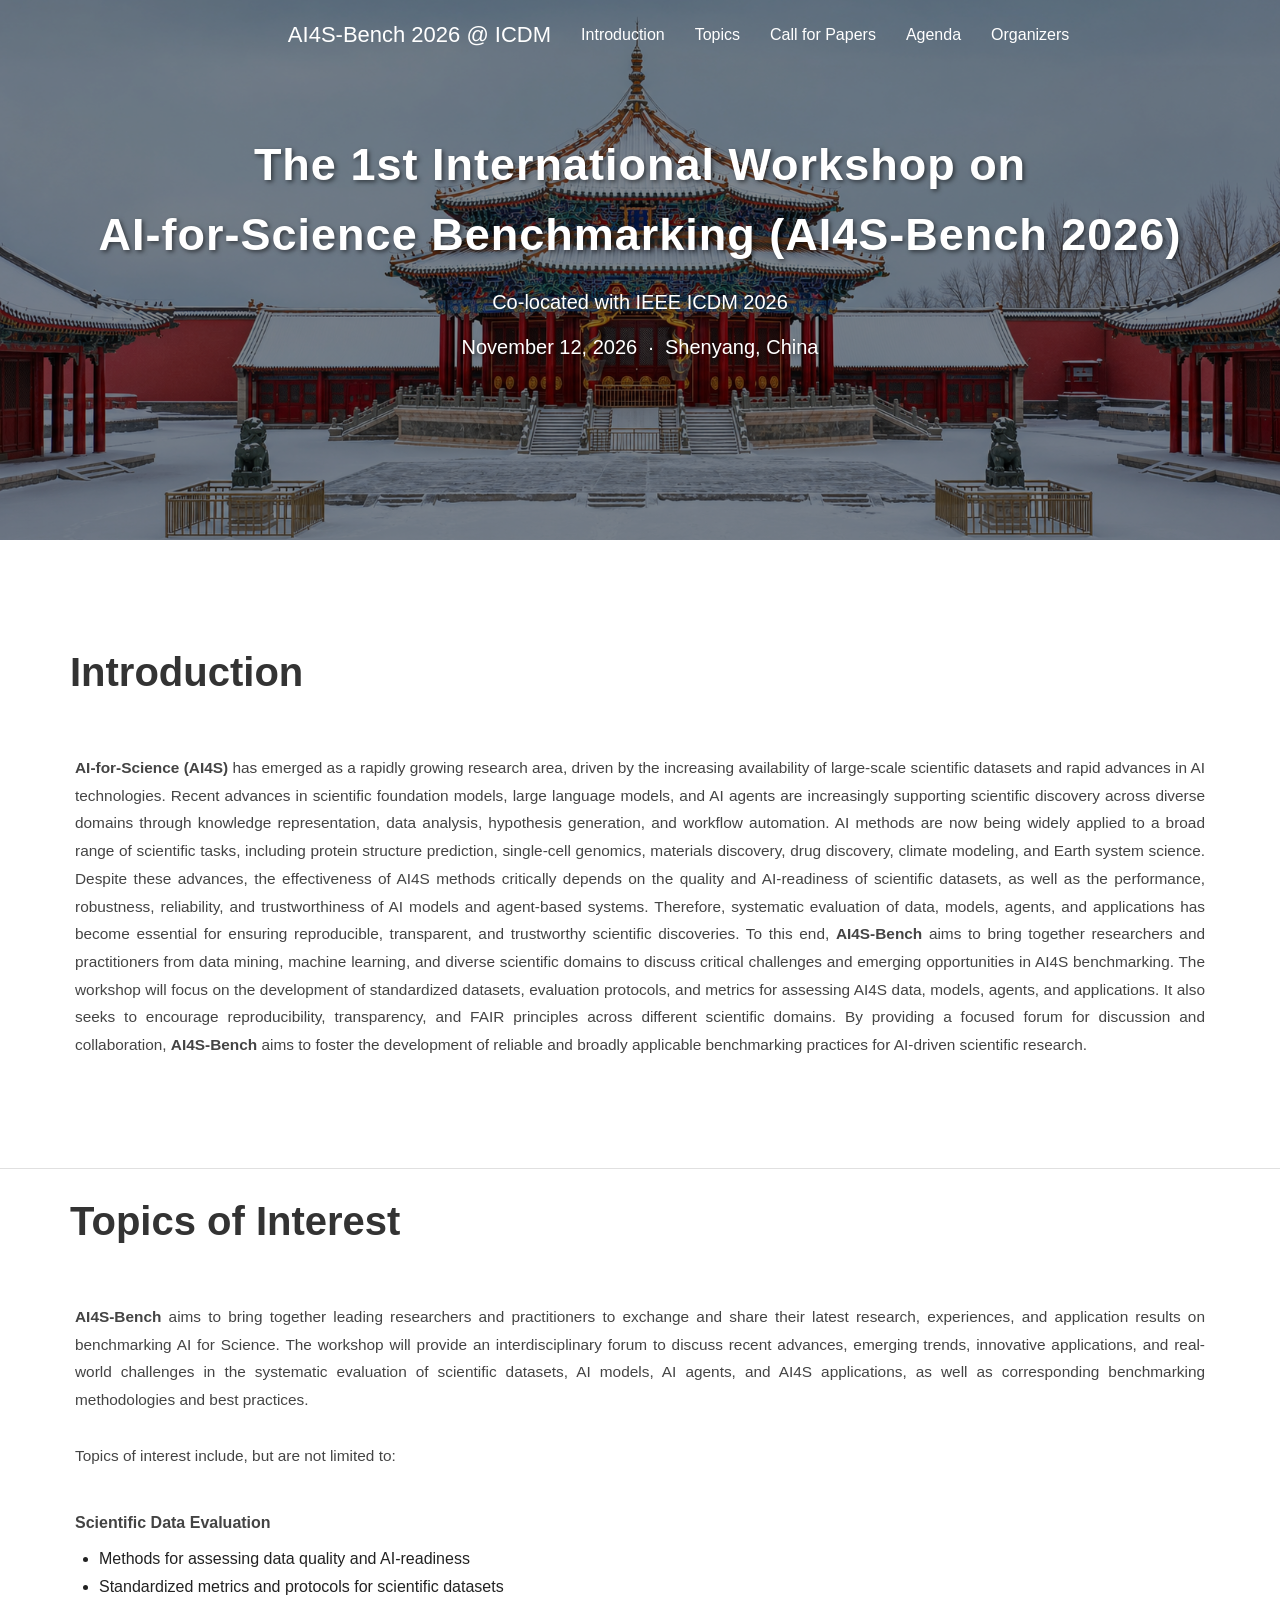
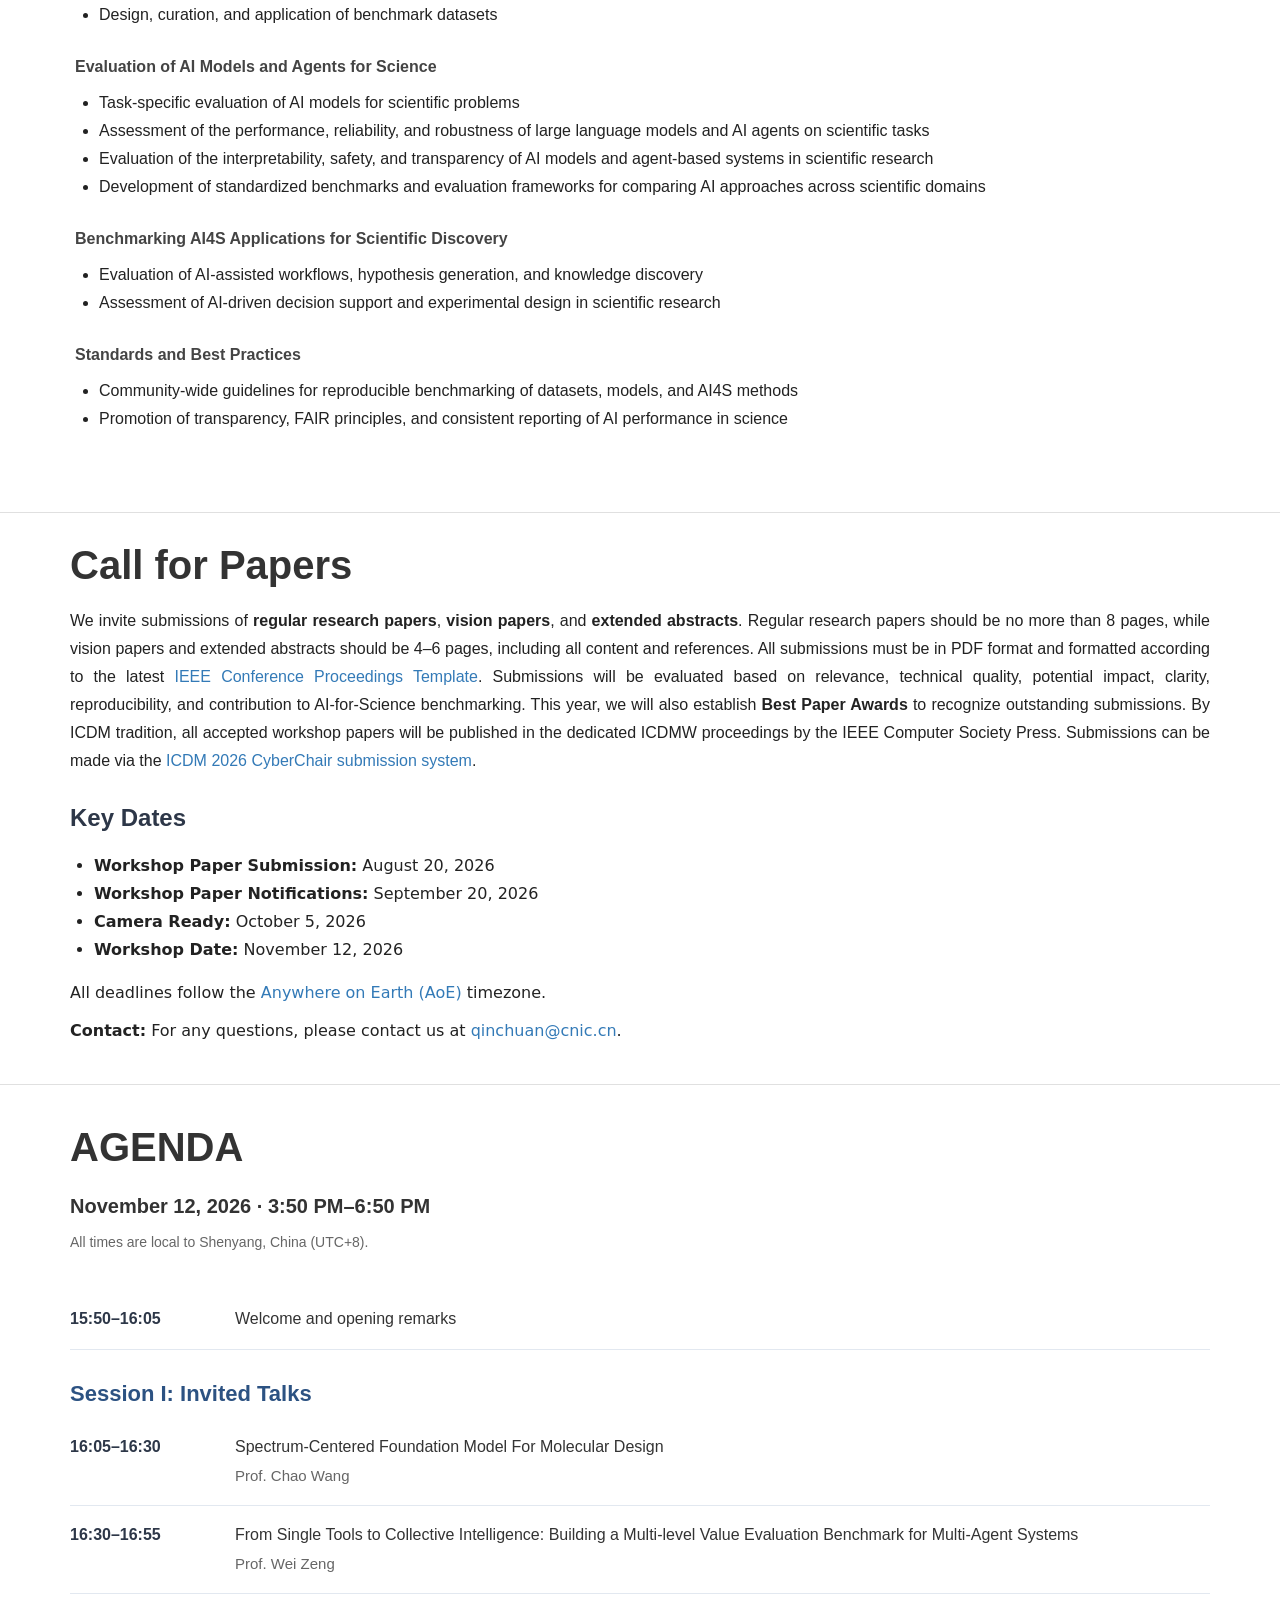
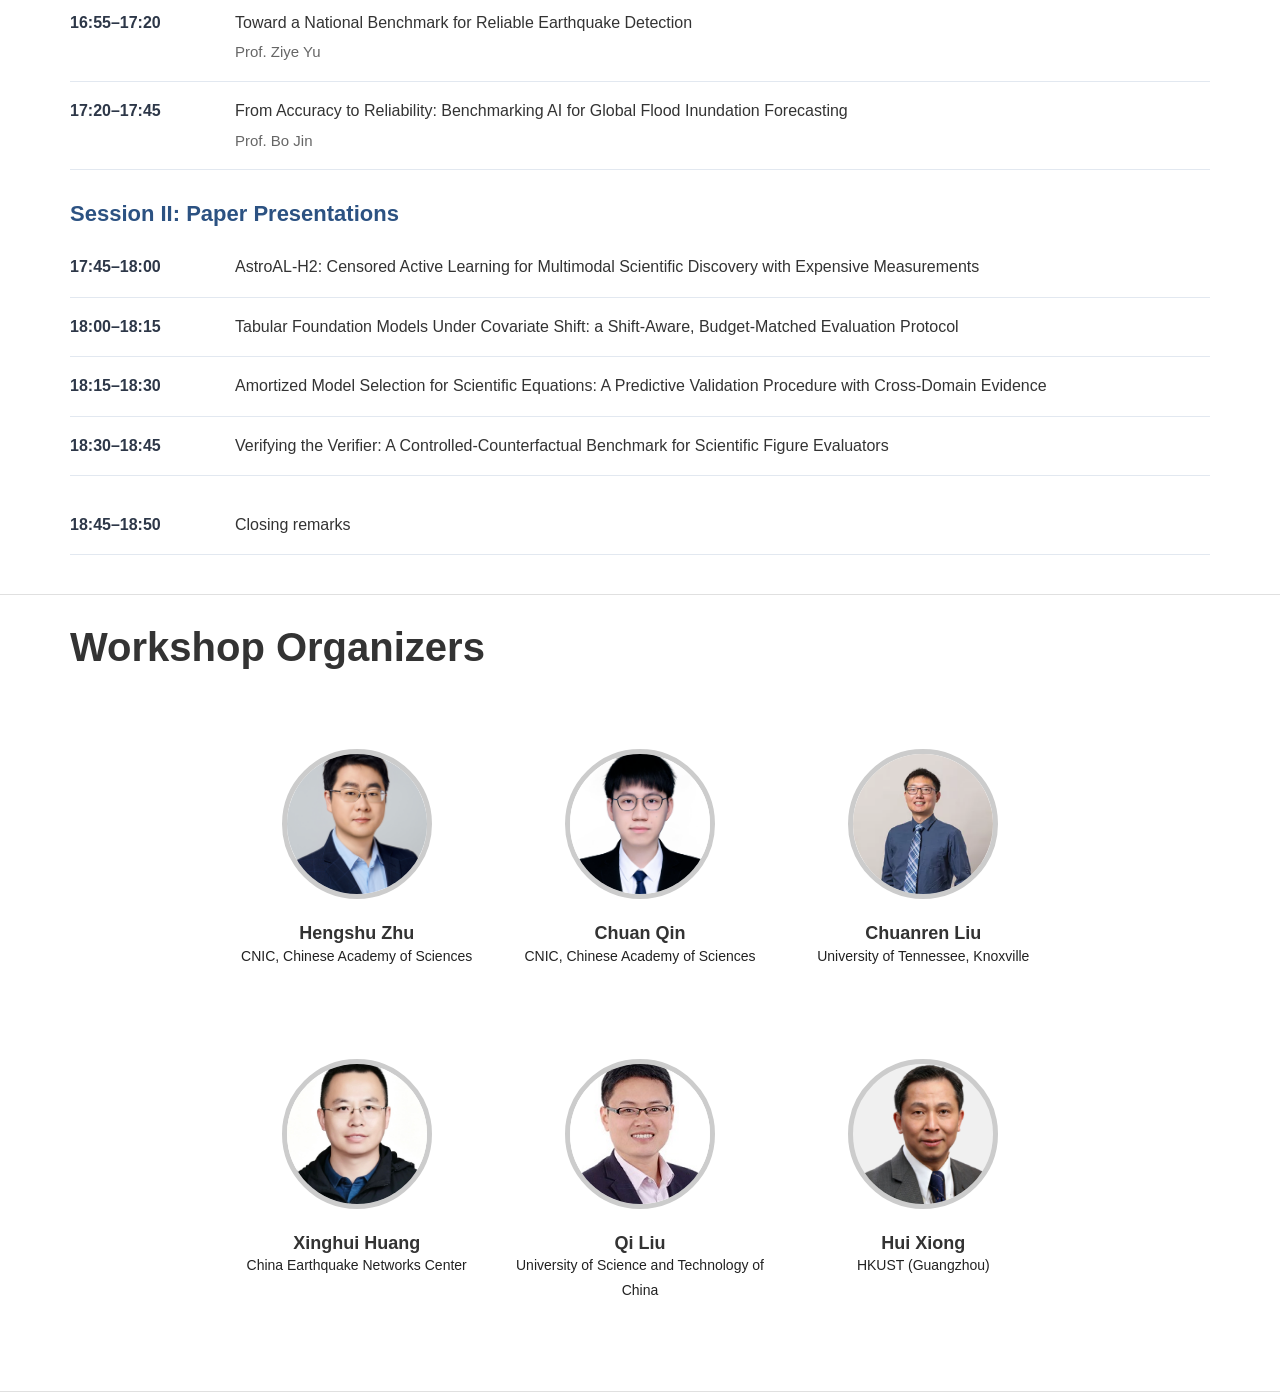
==== commit f55315a3: "Add AI4S-Bench 2026 agenda with aligned layout" ====
--- a/AI4S-Bench-2026/index.html
+++ b/AI4S-Bench-2026/index.html
@@ -66,6 +66,9 @@
 
               <li>
                 <a class="page-scroll" href="#call">Call for Papers</a>
+              </li>
+              <li>
+                <a class="page-scroll" href="#agenda">Agenda</a>
               </li>
               <li>
                 <a class="page-scroll" href="#organization">Organizers</a>
@@ -457,110 +460,36 @@
       </div>
     </section>
 
-    <!-- Program Section (hidden until schedule is finalized)
-    <section id="program">
-      <style>
-        #program {
-          color: #333;
-        }
-
-        .section-heading {
-          text-align: center;
-          color: #333;
-          margin-bottom: 1.5rem;
-        }
-
-        #program .text-muted {
-          color: #666;
-          text-align: center;
-          font-style: italic;
-          margin: 1rem 0 2rem;
-        }
-
-        #program h3 {
-          color: #2c5282;
-          margin: 2rem 0 1rem;
-        }
-
-        #program .table {
-          width: 100%;
-          border-collapse: collapse;
-          margin: 1rem 0 2rem;
-        }
-
-        #program .table td {
-          padding: 12px 15px;
-          border: 1px solid #ddd;
-        }
-
-        #program .table tr:nth-child(even) {
-          background-color: #f8f9fa;
-        }
-
-        #program .table td:first-child {
-          width: 140px;
-          font-weight: 500;
-          color: #2d3748;
-        }
-
-        #program .centered {
-          margin: 0 auto;
-        }
-      </style>
+    <!-- Agenda -->
+    <section id="agenda" aria-labelledby="agenda-heading">
       <div class="container">
-        <h2 class="section-heading">Schedule</h2>
-        <p class="text-muted">
-          Tentative schedule. Final times and program structure (half-day or
-          full-day) will be confirmed closer to the workshop date. All slots are
-          in local time (Shenyang, UTC+8).
-        </p>
-
-        <div id="schedule">
-          <h3>Workshop Program (Tentative)</h3>
-          <div class="centered">
-            <table class="table">
-              <tbody>
-                <tr>
-                  <td>XXXX – XXXX</td>
-                  <td>Welcome and Opening Remarks</td>
-                </tr>
-                <tr>
-                  <td>XXXX – XXXX</td>
-                  <td>Invited Talk 1: Prof. Hui Xiong (HKUST-Guangzhou)</td>
-                </tr>
-                <tr>
-                  <td>XXXX – XXXX</td>
-                  <td>
-                    Invited Talk 2: Dr. Victoria Wang (IEEE SA) — Special
-                    Session on IEEE P3910 / P3912 Standards
-                  </td>
-                </tr>
-                <tr>
-                  <td>XXXX – XXXX</td>
-                  <td>
-                    Invited Talk 3: Prof. Yuanchun Zhou (CAS Scientific Data
-                    Center)
-                  </td>
-                </tr>
-                <tr>
-                  <td>XXXX – XXXX</td>
-                  <td>Coffee Break &amp; Poster Session</td>
-                </tr>
-                <tr>
-                  <td>XXXX – XXXX</td>
-                  <td>Oral Paper Presentations (10 min per paper)</td>
-                </tr>
-                <tr>
-                  <td>XXXX – XXXX</td>
-                  <td>Best Paper Award &amp; Closing Remarks</td>
-                </tr>
-              </tbody>
-            </table>
-          </div>
+        <h2 id="agenda-heading" class="section-heading">AGENDA</h2>
+        <p class="agenda-date">November 12, 2026 &middot; 3:50 PM–6:50 PM</p>
+        <p class="agenda-timezone">All times are local to Shenyang, China (UTC+8).</p>
+        <div class="agenda-program">
+          <ul class="agenda-list" aria-label="Opening">
+            <li><span class="agenda-time">15:50–16:05</span><div>Welcome and opening remarks</div></li>
+          </ul>
+          <h3>Session I: Invited Talks</h3>
+          <ul class="agenda-list" aria-label="Invited talks">
+            <li><span class="agenda-time">16:05–16:30</span><div>Spectrum-Centered Foundation Model For Molecular Design<span class="agenda-speaker">Prof. Chao Wang</span></div></li>
+            <li><span class="agenda-time">16:30–16:55</span><div>From Single Tools to Collective Intelligence: Building a Multi-level Value Evaluation Benchmark for Multi-Agent Systems<span class="agenda-speaker">Prof. Wei Zeng</span></div></li>
+            <li><span class="agenda-time">16:55–17:20</span><div>Toward a National Benchmark for Reliable Earthquake Detection<span class="agenda-speaker">Prof. Ziye Yu</span></div></li>
+            <li><span class="agenda-time">17:20–17:45</span><div>From Accuracy to Reliability: Benchmarking AI for Global Flood Inundation Forecasting<span class="agenda-speaker">Prof. Bo Jin</span></div></li>
+          </ul>
+          <h3>Session II: Paper Presentations</h3>
+          <ul class="agenda-list" aria-label="Paper presentations">
+            <li><span class="agenda-time">17:45–18:00</span><div>AstroAL-H2: Censored Active Learning for Multimodal Scientific Discovery with Expensive Measurements</div></li>
+            <li><span class="agenda-time">18:00–18:15</span><div>Tabular Foundation Models Under Covariate Shift: a Shift-Aware, Budget-Matched Evaluation Protocol</div></li>
+            <li><span class="agenda-time">18:15–18:30</span><div>Amortized Model Selection for Scientific Equations: A Predictive Validation Procedure with Cross-Domain Evidence</div></li>
+            <li><span class="agenda-time">18:30–18:45</span><div>Verifying the Verifier: A Controlled-Counterfactual Benchmark for Scientific Figure Evaluators</div></li>
+          </ul>
+          <ul class="agenda-list agenda-closing" aria-label="Closing">
+            <li><span class="agenda-time">18:45–18:50</span><div>Closing remarks</div></li>
+          </ul>
         </div>
       </div>
     </section>
-    -->
 
     <!-- Organizers -->
     <section id="organization">
--- a/AI4S-Bench-2026/css/agency.css
+++ b/AI4S-Bench-2026/css/agency.css
@@ -1064,4 +1064,29 @@
 .dropdown:hover .dropdown-content {display: block;}
 
 /* Change the background color of the dropdown button when the dropdown content is shown */
-.dropdown:hover .dropbtn {background-color: #fec503;}+.dropdown:hover .dropbtn {background-color: #fec503;}
+
+/* Workshop agenda */
+#agenda { color: #333; scroll-margin-top: 90px; }
+#agenda .section-heading { text-align: left; margin-bottom: 20px; }
+#agenda .agenda-date { text-align: left; font-size: 20px; font-weight: 600; margin-bottom: 6px; }
+#agenda .agenda-timezone { text-align: left; color: #666; margin-bottom: 36px; }
+#agenda .agenda-program { width: 100%; text-align: left; }
+#agenda h3 { color: #2c5282; font-size: 22px; margin: 32px 0 12px; }
+#agenda .agenda-list { list-style: none; padding: 0; margin: 0; }
+#agenda .agenda-list li {
+  display: grid;
+  grid-template-columns: 145px minmax(0, 1fr);
+  gap: 20px;
+  padding: 16px 0;
+  border-bottom: 1px solid #e2e8f0;
+  font-size: 16px;
+  line-height: 1.65;
+}
+#agenda .agenda-time { white-space: nowrap; font-weight: 700; color: #2d3748; font-variant-numeric: tabular-nums; }
+#agenda .agenda-speaker { display: block; color: #666; font-size: 15px; margin-top: 4px; }
+#agenda .agenda-closing { margin-top: 20px; }
+@media (max-width: 600px) {
+  #agenda .agenda-list li { grid-template-columns: minmax(0, 1fr); gap: 4px; }
+  #agenda .agenda-date { font-size: 18px; }
+}
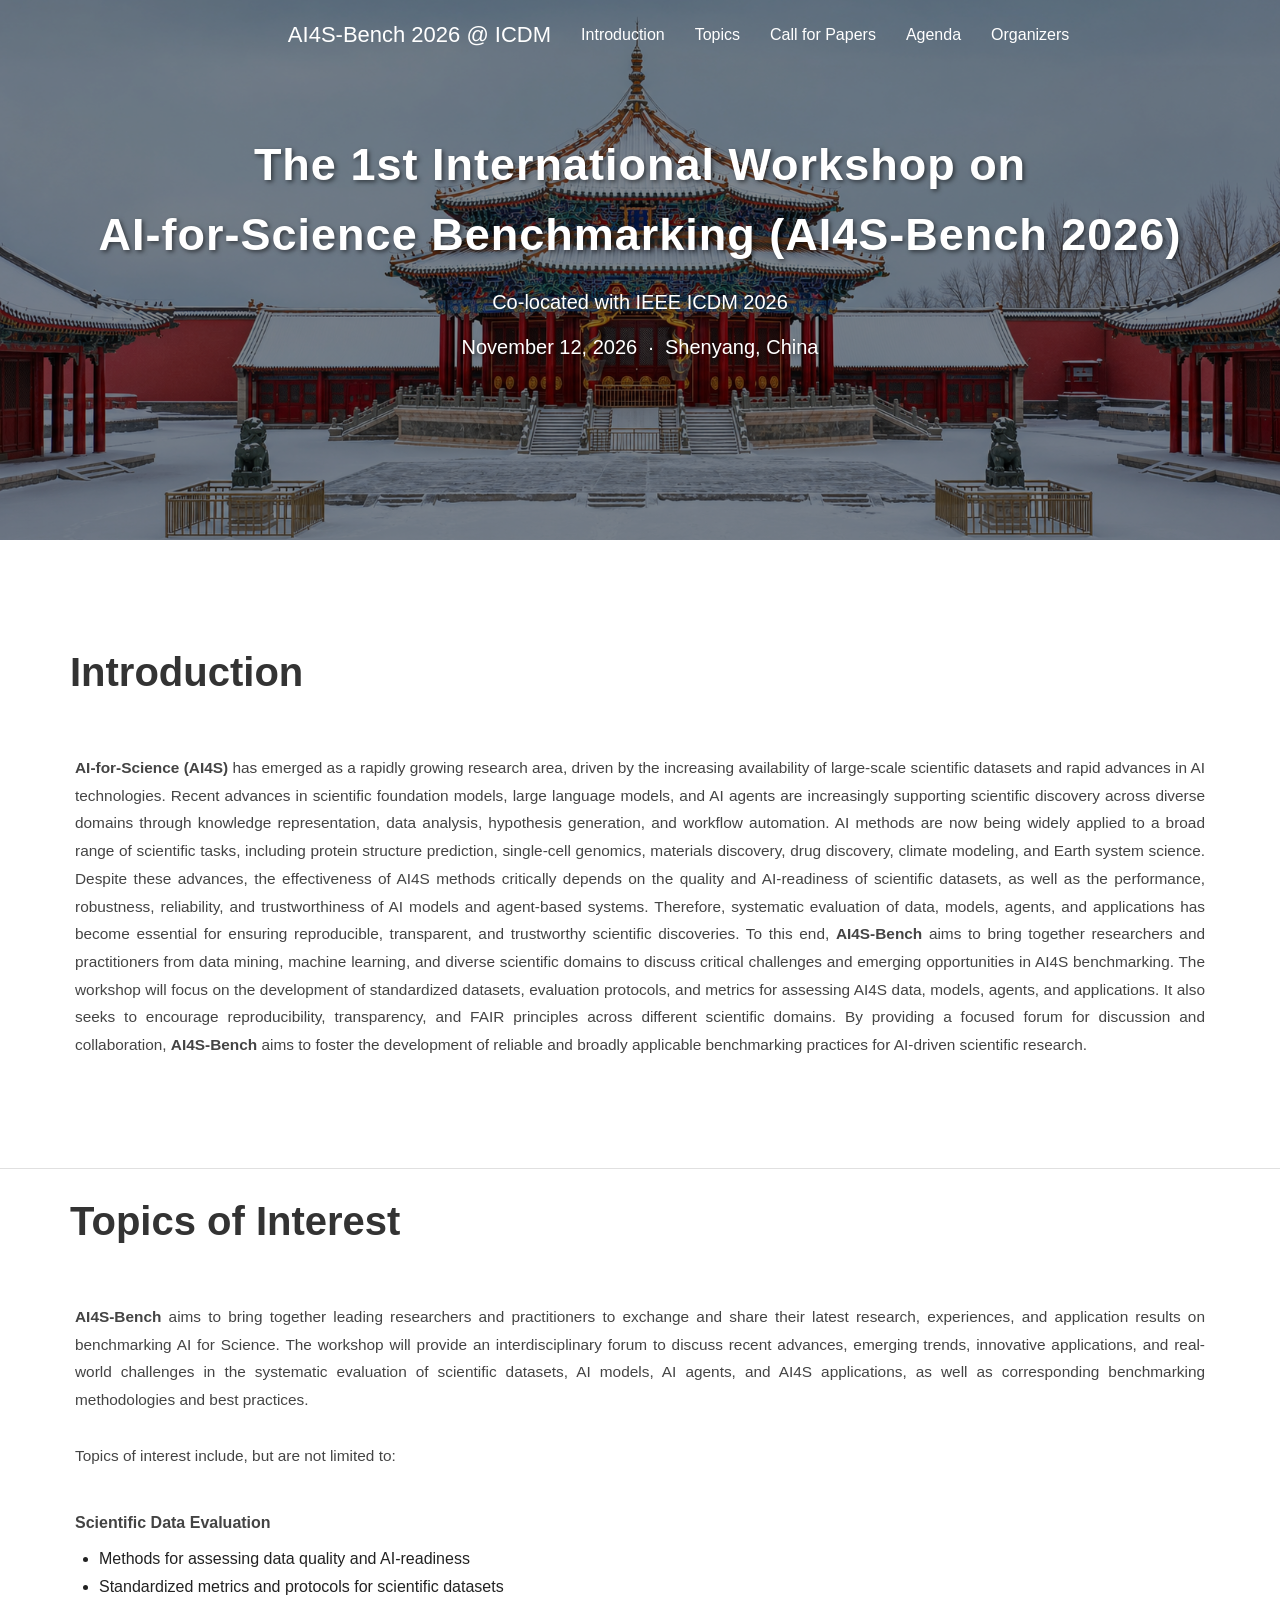
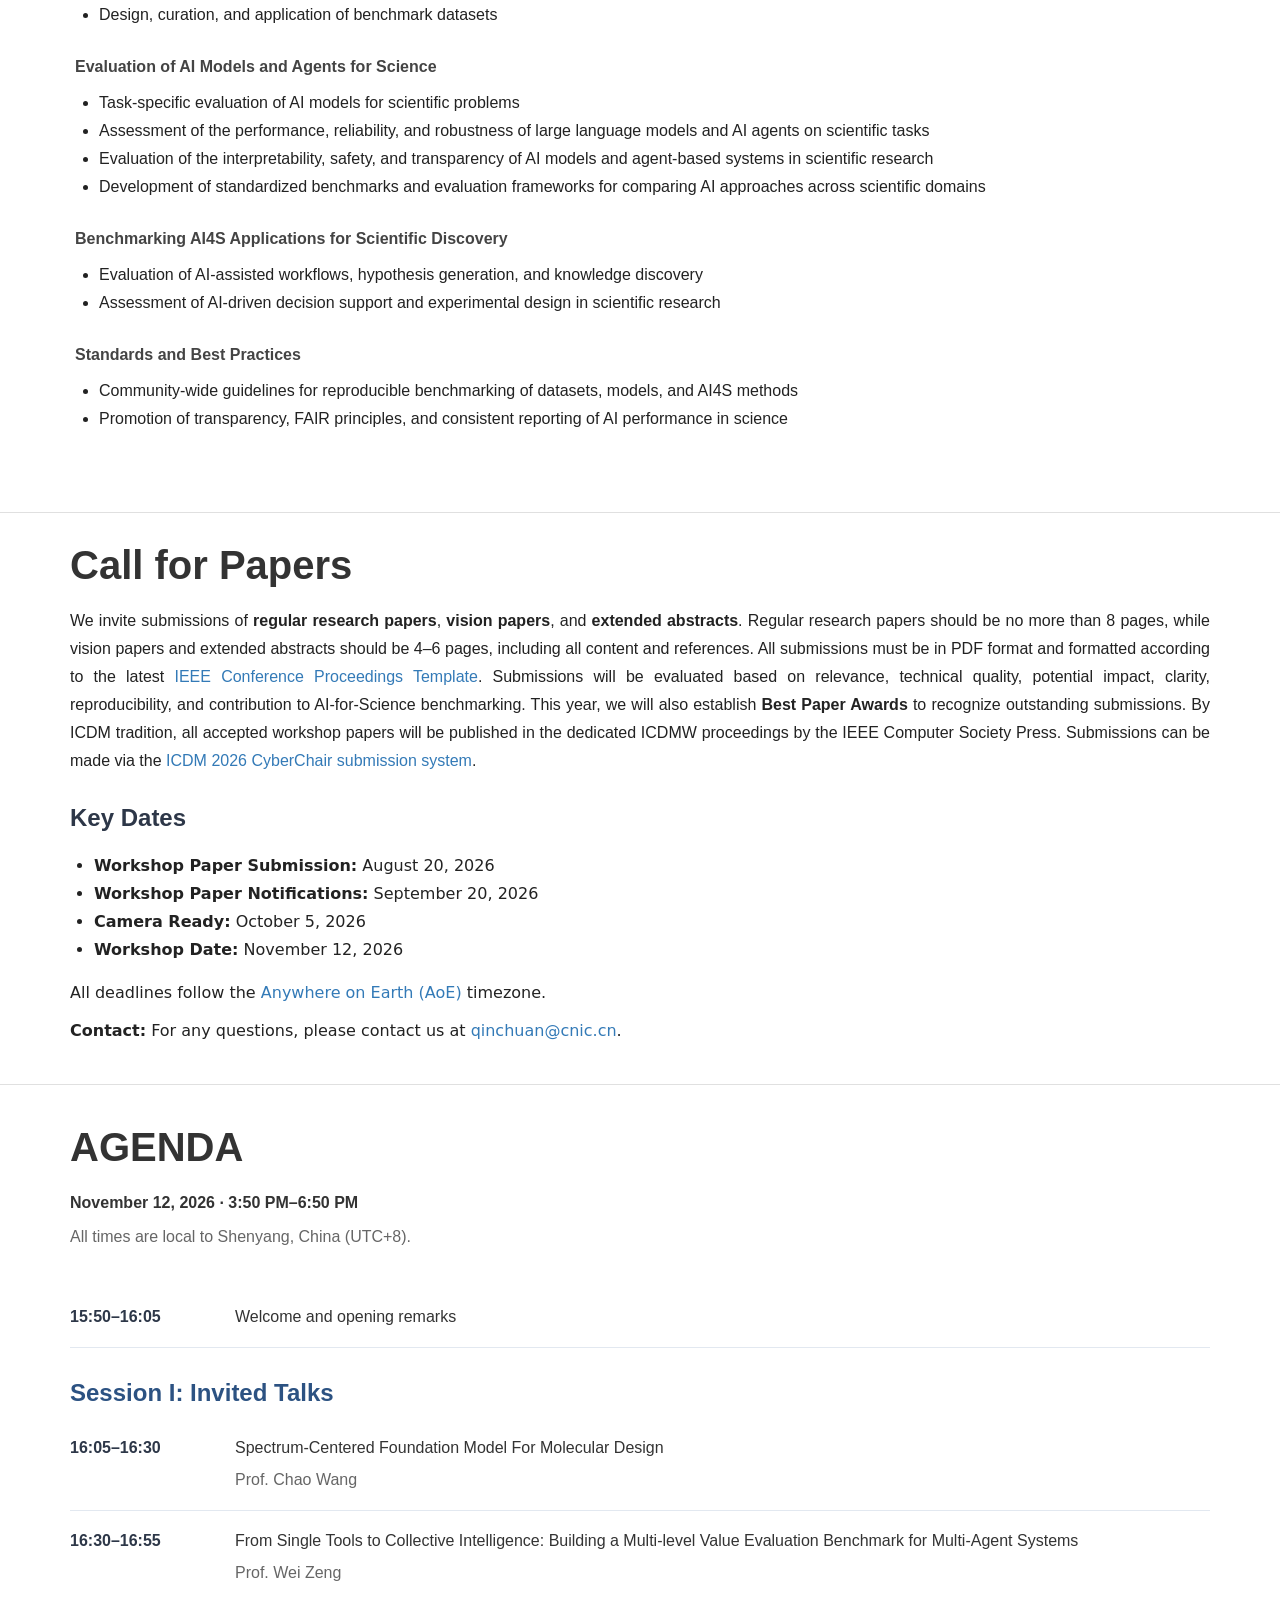
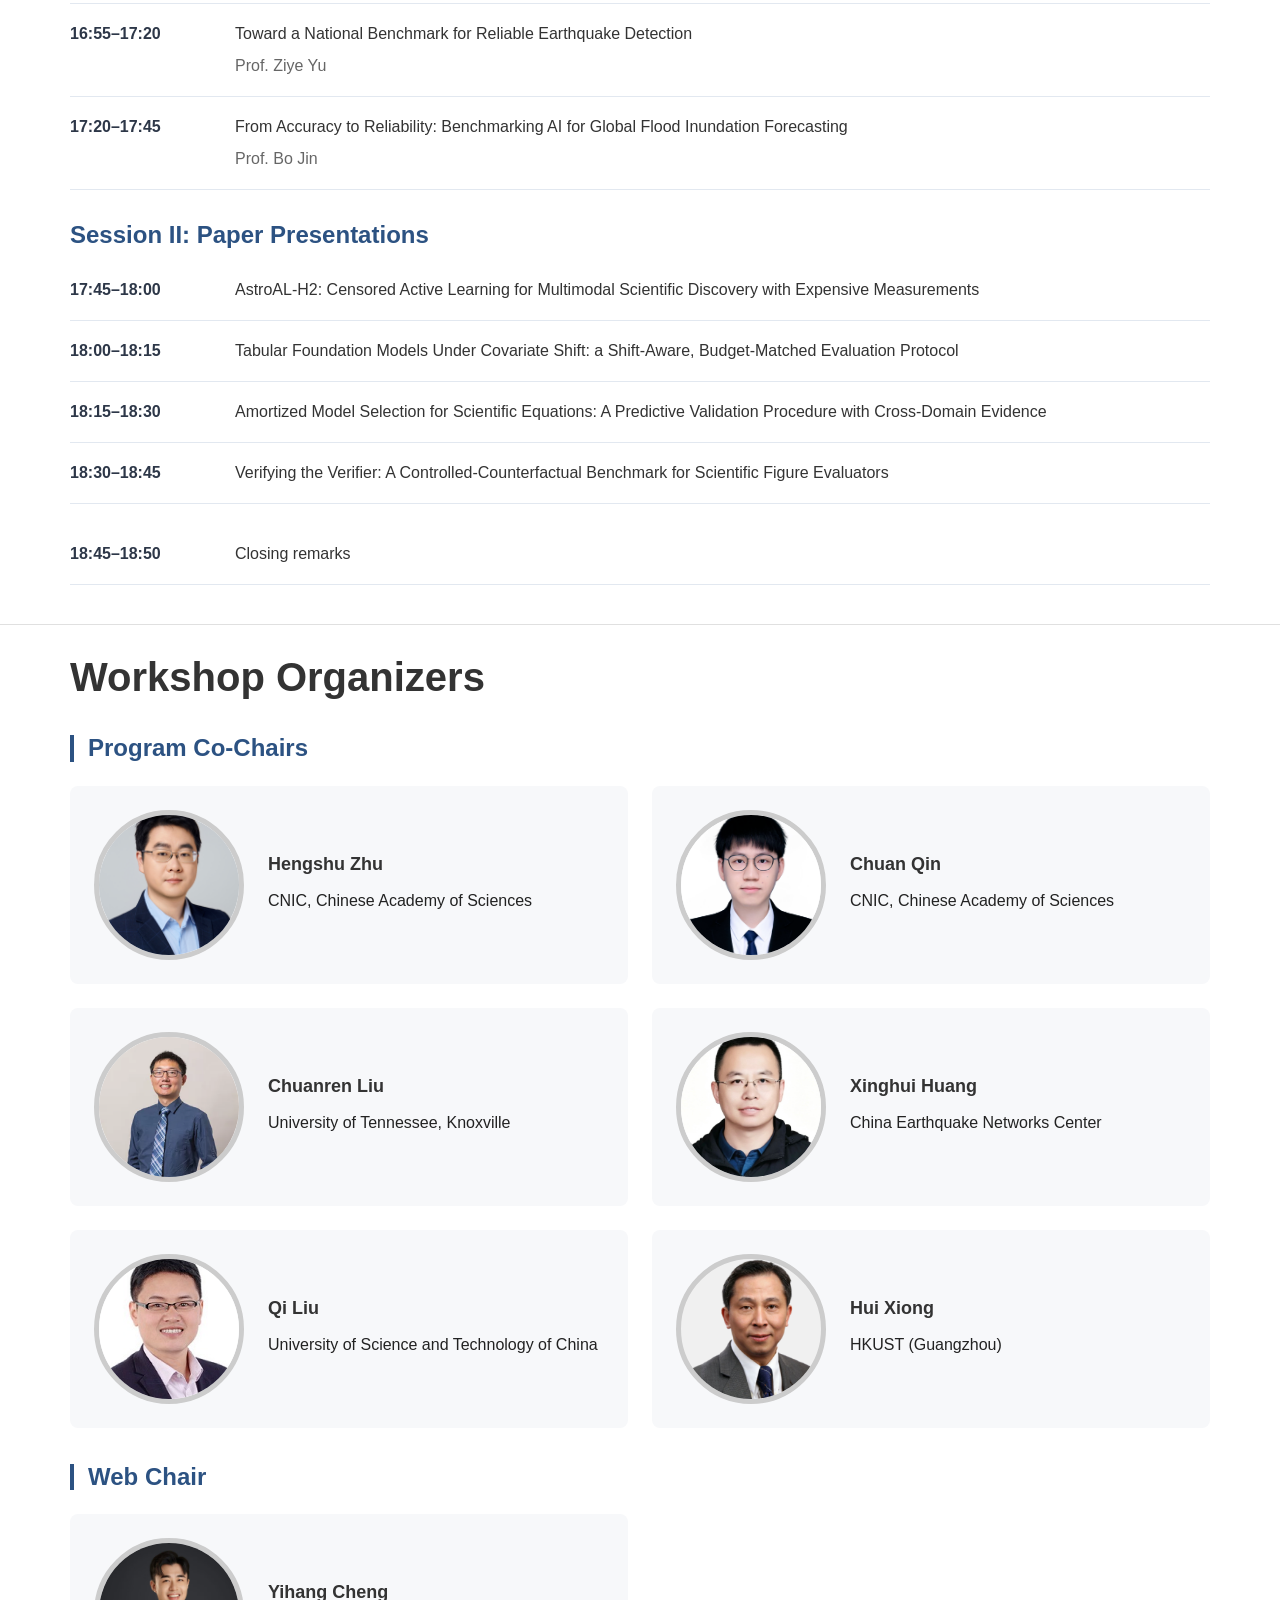
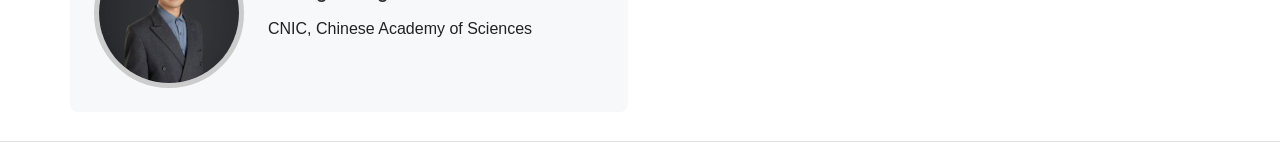
==== commit 928adda5: "Group workshop chairs and add Yihang Cheng as Web Chair" ====
--- a/AI4S-Bench-2026/index.html
+++ b/AI4S-Bench-2026/index.html
@@ -492,157 +492,118 @@
     </section>
 
     <!-- Organizers -->
-    <section id="organization">
+    <section id="organization" aria-labelledby="organizers-heading">
       <style>
         #organization .container {
           max-width: 1200px;
           margin: 0 auto;
           padding: 0 15px;
         }
-
-        .organizers-grid {
+        #organization .organizer-group { margin-top: 36px; }
+        #organization .organizer-group-heading {
+          font-size: 24px;
+          color: #2c5282;
+          border-left: 4px solid #2c5282;
+          padding-left: 14px;
+          margin: 0 0 24px;
+          text-align: left;
+        }
+        #organization .organizers-grid {
           display: grid;
-          grid-template-columns: repeat(3, 1fr);
-          gap: 30px;
-          width: 100%;
-          max-width: 900px;
-          margin: 0 auto;
-          padding: 0 40px;
-        }
-
-        .organizers-grid .team-member {
-          text-align: center;
-        }
-
-        .organizers-grid .team-member a,
-        .organizers-grid .team-member a:hover,
-        .organizers-grid .team-member a:focus,
-        .organizers-grid .team-member a:active {
-          color: inherit;
-          text-decoration: none;
-        }
-
-        .organizers-grid .team-member img {
+          grid-template-columns: repeat(2, minmax(0, 1fr));
+          gap: 24px;
+        }
+        #organization .team-member {
+          display: grid;
+          grid-template-columns: 150px minmax(0, 1fr);
+          align-items: center;
+          gap: 24px;
+          padding: 24px;
+          margin: 0;
+          background: #f7f8fa;
+          border-radius: 8px;
+          text-align: left;
+        }
+        #organization .team-member a { color: inherit; text-decoration: none; }
+        #organization .team-member a:hover,
+        #organization .team-member a:focus { color: #2c5282; text-decoration: underline; }
+        #organization .team-member img {
           width: 150px;
           height: 150px;
-          min-width: 150px;
-          min-height: 150px;
-          margin: 0 auto;
-          background: #f0f0f0;
           object-fit: cover;
           border-radius: 50%;
-        }
-
-        @media (max-width: 600px) {
-          .organizers-grid {
-            grid-template-columns: repeat(2, 1fr);
-            padding: 0 20px;
-            gap: 20px;
-          }
-        }
-
-        .img-circle {
-          border-radius: 50%;
-        }
-
-        #organization .col-sm-2 {
-          width: auto;
-          padding: 0;
+          background: #f0f0f0;
+          margin: 0;
+        }
+        #organization .team-member h4 { margin: 0 0 12px; }
+        #organization .team-member p { font-size: 16px; margin: 0; line-height: 1.75; }
+        @media (max-width: 900px) {
+          #organization .organizers-grid { grid-template-columns: minmax(0, 1fr); }
+        }
+        @media (max-width: 480px) {
+          #organization .team-member { grid-template-columns: 90px minmax(0, 1fr); padding: 16px; gap: 16px; }
+          #organization .team-member img { width: 90px; height: 90px; }
         }
       </style>
       <div class="container">
-        <div class="row">
-          <div class="col-lg-12">
-            <h2 class="section-heading">Workshop Organizers</h2>
-          </div>
-        </div>
-        <br /><br /><br />
-        <div class="organizers-grid">
-          <!-- TODO: replace placeholder with actual photos -->
-          <div class="team-member">
-            <a
-              href="https://www.zhuhengshu.com/"
-              target="_blank"
-              rel="noopener noreferrer"
-            >
-              <img
-                src="./img/zhu hengshu.png"
-                class="img-responsive img-circle"
-              />
-              <h4>Hengshu Zhu</h4>
-            </a>
-            <p class="text-muted">CNIC, Chinese Academy of Sciences</p>
-          </div>
-
-          <div class="team-member">
-            <a
-              href="https://dylan-qin.github.io/"
-              target="_blank"
-              rel="noopener noreferrer"
-            >
-              <img
-                src="./img/qin chuan.png"
-                class="img-responsive img-circle"
-              />
-              <h4>Chuan Qin</h4>
-            </a>
-            <p class="text-muted">CNIC, Chinese Academy of Sciences</p>
-          </div>
-
-          <div class="team-member">
-            <a
-              href="https://haslam.utk.edu/people/profile/chuanren-liu/"
-              target="_blank"
-              rel="noopener noreferrer"
-            >
-              <img
-                src="./img/liu chuanren.png"
-                class="img-responsive img-circle"
-              />
-              <h4>Chuanren Liu</h4>
-            </a>
-            <p class="text-muted">University of Tennessee, Knoxville</p>
-          </div>
-
-          <div class="team-member">
-            <img
-              src="./img/huang xinghui.jpg"
-              class="img-responsive img-circle"
-            />
-            <h4>Xinghui Huang</h4>
-            <p class="text-muted">China Earthquake Networks Center</p>
-          </div>
-
-          <div class="team-member">
-            <a
-              href="http://staff.ustc.edu.cn/~qiliuql/"
-              target="_blank"
-              rel="noopener noreferrer"
-            >
-              <img
-                src="./img/liu qi.png"
-                class="img-responsive img-circle"
-              />
-              <h4>Qi Liu</h4>
-            </a>
-            <p class="text-muted">
-              University of Science and Technology of China
-            </p>
-          </div>
-
-          <div class="team-member">
-            <a
-              href="https://www.hkust-gz.edu.cn/people/hui-xiong/"
-              target="_blank"
-              rel="noopener noreferrer"
-            >
-              <img
-                src="./img/xiong hui.png"
-                class="img-responsive img-circle"
-              />
-              <h4>Hui Xiong</h4>
-            </a>
-            <p class="text-muted">HKUST (Guangzhou)</p>
+        <h2 id="organizers-heading" class="section-heading">Workshop Organizers</h2>
+        <div class="organizer-group" role="group" aria-labelledby="program-chairs-heading">
+          <h3 id="program-chairs-heading" class="organizer-group-heading">Program Co-Chairs</h3>
+          <div class="organizers-grid">
+            <div class="team-member">
+              <a href="https://www.zhuhengshu.com/" target="_blank" rel="noopener noreferrer"><img src="./img/zhu hengshu.png" class="img-responsive img-circle" alt="Hengshu Zhu" /></a>
+              <div class="organizer-info">
+                <h4><a href="https://www.zhuhengshu.com/" target="_blank" rel="noopener noreferrer">Hengshu Zhu</a></h4>
+                <p class="text-muted">CNIC, Chinese Academy of Sciences</p>
+              </div>
+            </div>
+            <div class="team-member">
+              <a href="https://dylan-qin.github.io/" target="_blank" rel="noopener noreferrer"><img src="./img/qin chuan.png" class="img-responsive img-circle" alt="Chuan Qin" /></a>
+              <div class="organizer-info">
+                <h4><a href="https://dylan-qin.github.io/" target="_blank" rel="noopener noreferrer">Chuan Qin</a></h4>
+                <p class="text-muted">CNIC, Chinese Academy of Sciences</p>
+              </div>
+            </div>
+            <div class="team-member">
+              <a href="https://haslam.utk.edu/people/profile/chuanren-liu/" target="_blank" rel="noopener noreferrer"><img src="./img/liu chuanren.png" class="img-responsive img-circle" alt="Chuanren Liu" /></a>
+              <div class="organizer-info">
+                <h4><a href="https://haslam.utk.edu/people/profile/chuanren-liu/" target="_blank" rel="noopener noreferrer">Chuanren Liu</a></h4>
+                <p class="text-muted">University of Tennessee, Knoxville</p>
+              </div>
+            </div>
+            <div class="team-member">
+              <img src="./img/huang xinghui.jpg" class="img-responsive img-circle" alt="Xinghui Huang" />
+              <div class="organizer-info">
+                <h4>Xinghui Huang</h4>
+                <p class="text-muted">China Earthquake Networks Center</p>
+              </div>
+            </div>
+            <div class="team-member">
+              <a href="http://staff.ustc.edu.cn/~qiliuql/" target="_blank" rel="noopener noreferrer"><img src="./img/liu qi.png" class="img-responsive img-circle" alt="Qi Liu" /></a>
+              <div class="organizer-info">
+                <h4><a href="http://staff.ustc.edu.cn/~qiliuql/" target="_blank" rel="noopener noreferrer">Qi Liu</a></h4>
+                <p class="text-muted">University of Science and Technology of China</p>
+              </div>
+            </div>
+            <div class="team-member">
+              <a href="https://www.hkust-gz.edu.cn/people/hui-xiong/" target="_blank" rel="noopener noreferrer"><img src="./img/xiong hui.png" class="img-responsive img-circle" alt="Hui Xiong" /></a>
+              <div class="organizer-info">
+                <h4><a href="https://www.hkust-gz.edu.cn/people/hui-xiong/" target="_blank" rel="noopener noreferrer">Hui Xiong</a></h4>
+                <p class="text-muted">HKUST (Guangzhou)</p>
+              </div>
+            </div>
+          </div>
+        </div>
+        <div class="organizer-group" role="group" aria-labelledby="web-chair-heading">
+          <h3 id="web-chair-heading" class="organizer-group-heading">Web Chair</h3>
+          <div class="organizers-grid">
+            <div class="team-member">
+              <img src="./img/cheng yihang.jpg" class="img-responsive img-circle" alt="Yihang Cheng" />
+              <div class="organizer-info">
+                <h4>Yihang Cheng</h4>
+                <p class="text-muted">CNIC, Chinese Academy of Sciences</p>
+              </div>
+            </div>
           </div>
         </div>
       </div>
--- a/AI4S-Bench-2026/css/agency.css
+++ b/AI4S-Bench-2026/css/agency.css
@@ -1069,10 +1069,10 @@
 /* Workshop agenda */
 #agenda { color: #333; scroll-margin-top: 90px; }
 #agenda .section-heading { text-align: left; margin-bottom: 20px; }
-#agenda .agenda-date { text-align: left; font-size: 20px; font-weight: 600; margin-bottom: 6px; }
-#agenda .agenda-timezone { text-align: left; color: #666; margin-bottom: 36px; }
+#agenda .agenda-date { text-align: left; font-size: 16px; font-weight: 600; margin-bottom: 6px; }
+#agenda .agenda-timezone { text-align: left; font-size: 16px; color: #666; margin-bottom: 36px; }
 #agenda .agenda-program { width: 100%; text-align: left; }
-#agenda h3 { color: #2c5282; font-size: 22px; margin: 32px 0 12px; }
+#agenda h3 { color: #2c5282; font-size: 24px; margin: 32px 0 12px; }
 #agenda .agenda-list { list-style: none; padding: 0; margin: 0; }
 #agenda .agenda-list li {
   display: grid;
@@ -1081,12 +1081,11 @@
   padding: 16px 0;
   border-bottom: 1px solid #e2e8f0;
   font-size: 16px;
-  line-height: 1.65;
+  line-height: 1.75;
 }
 #agenda .agenda-time { white-space: nowrap; font-weight: 700; color: #2d3748; font-variant-numeric: tabular-nums; }
-#agenda .agenda-speaker { display: block; color: #666; font-size: 15px; margin-top: 4px; }
+#agenda .agenda-speaker { display: block; color: #666; font-size: 16px; margin-top: 4px; }
 #agenda .agenda-closing { margin-top: 20px; }
 @media (max-width: 600px) {
   #agenda .agenda-list li { grid-template-columns: minmax(0, 1fr); gap: 4px; }
-  #agenda .agenda-date { font-size: 18px; }
 }
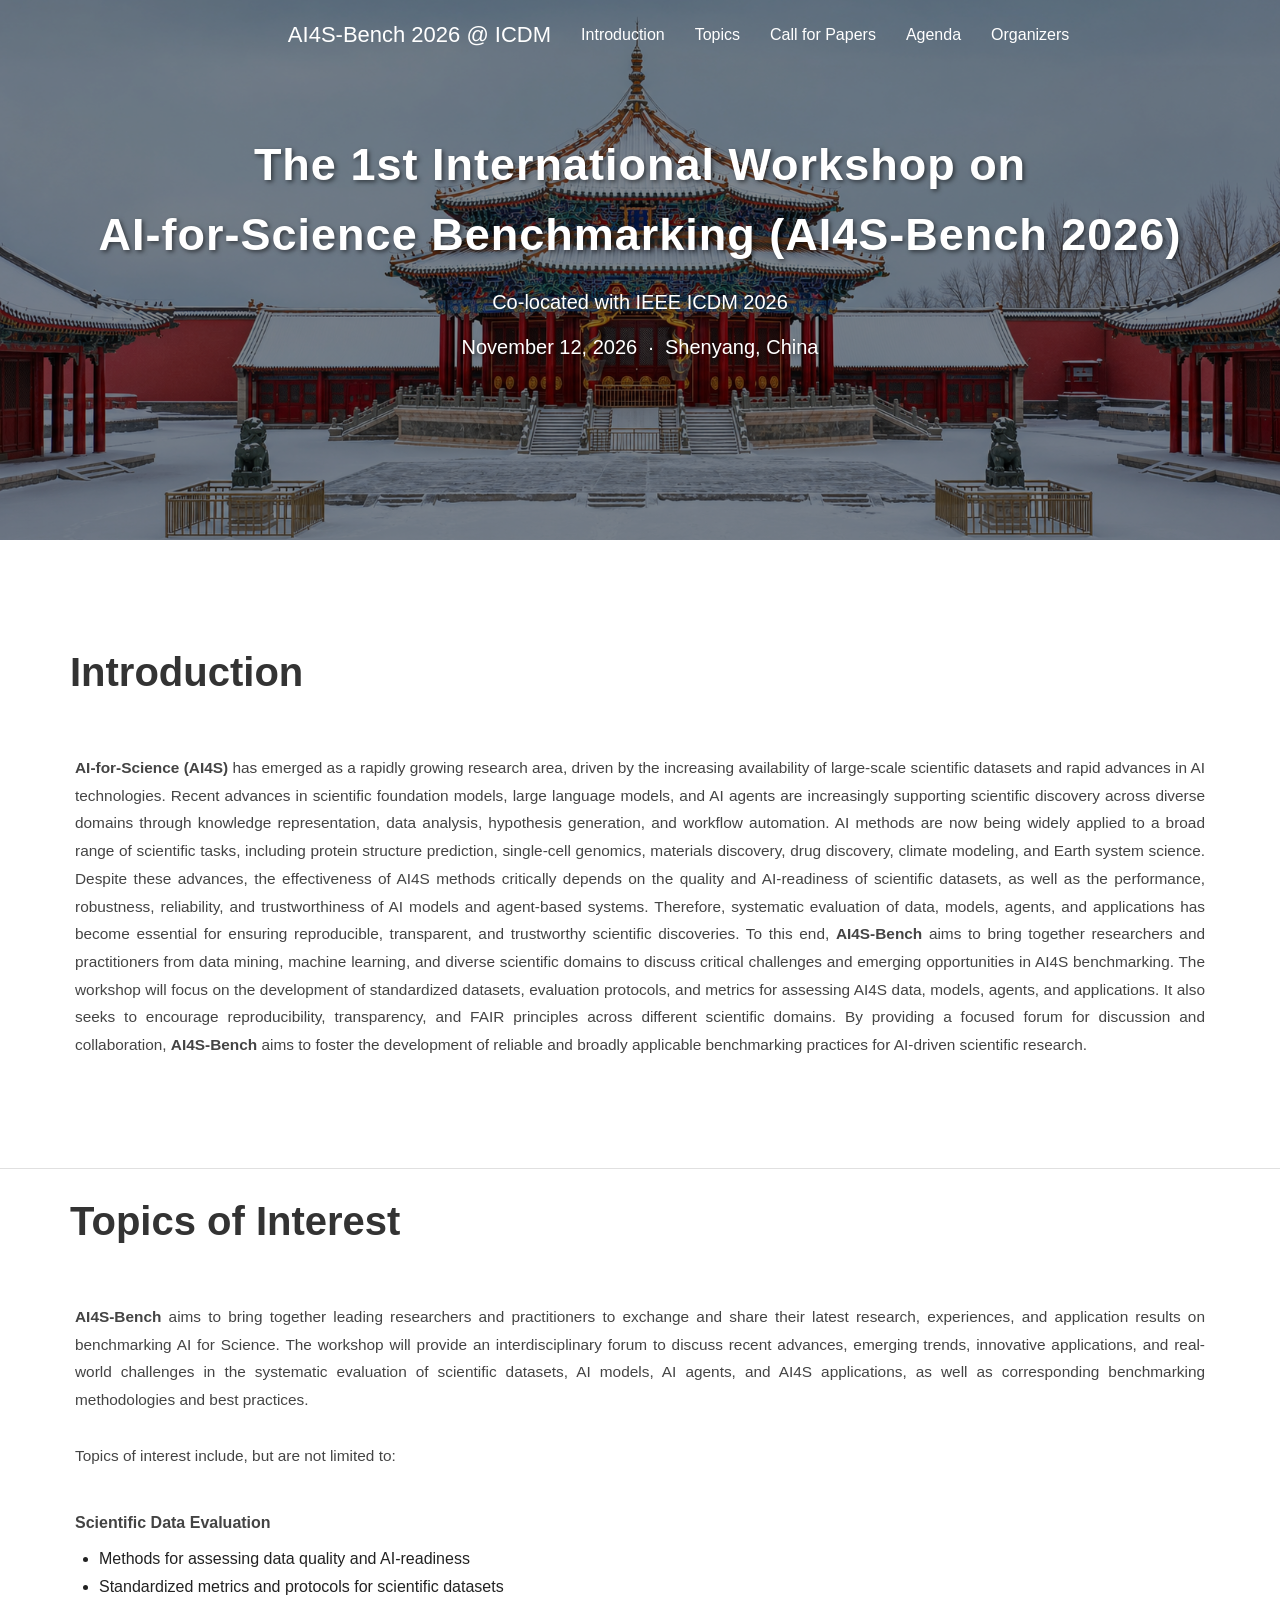
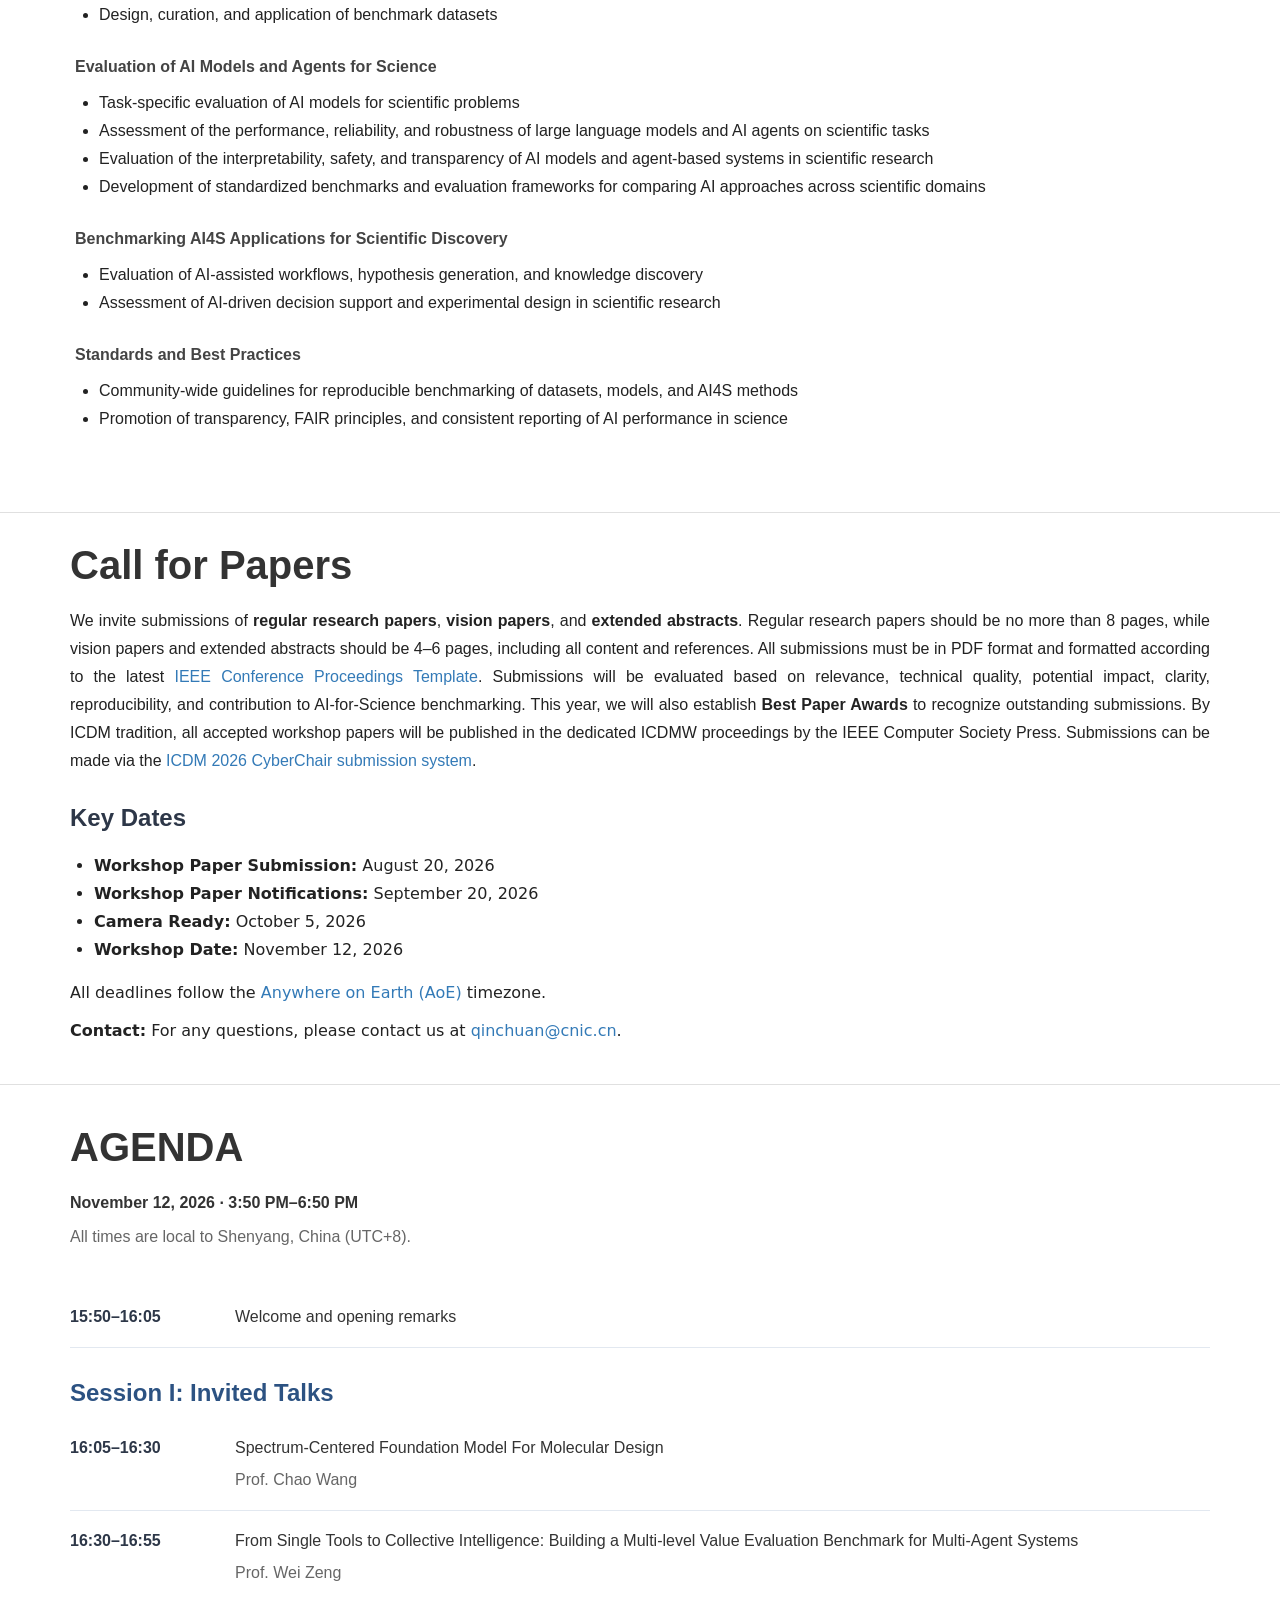
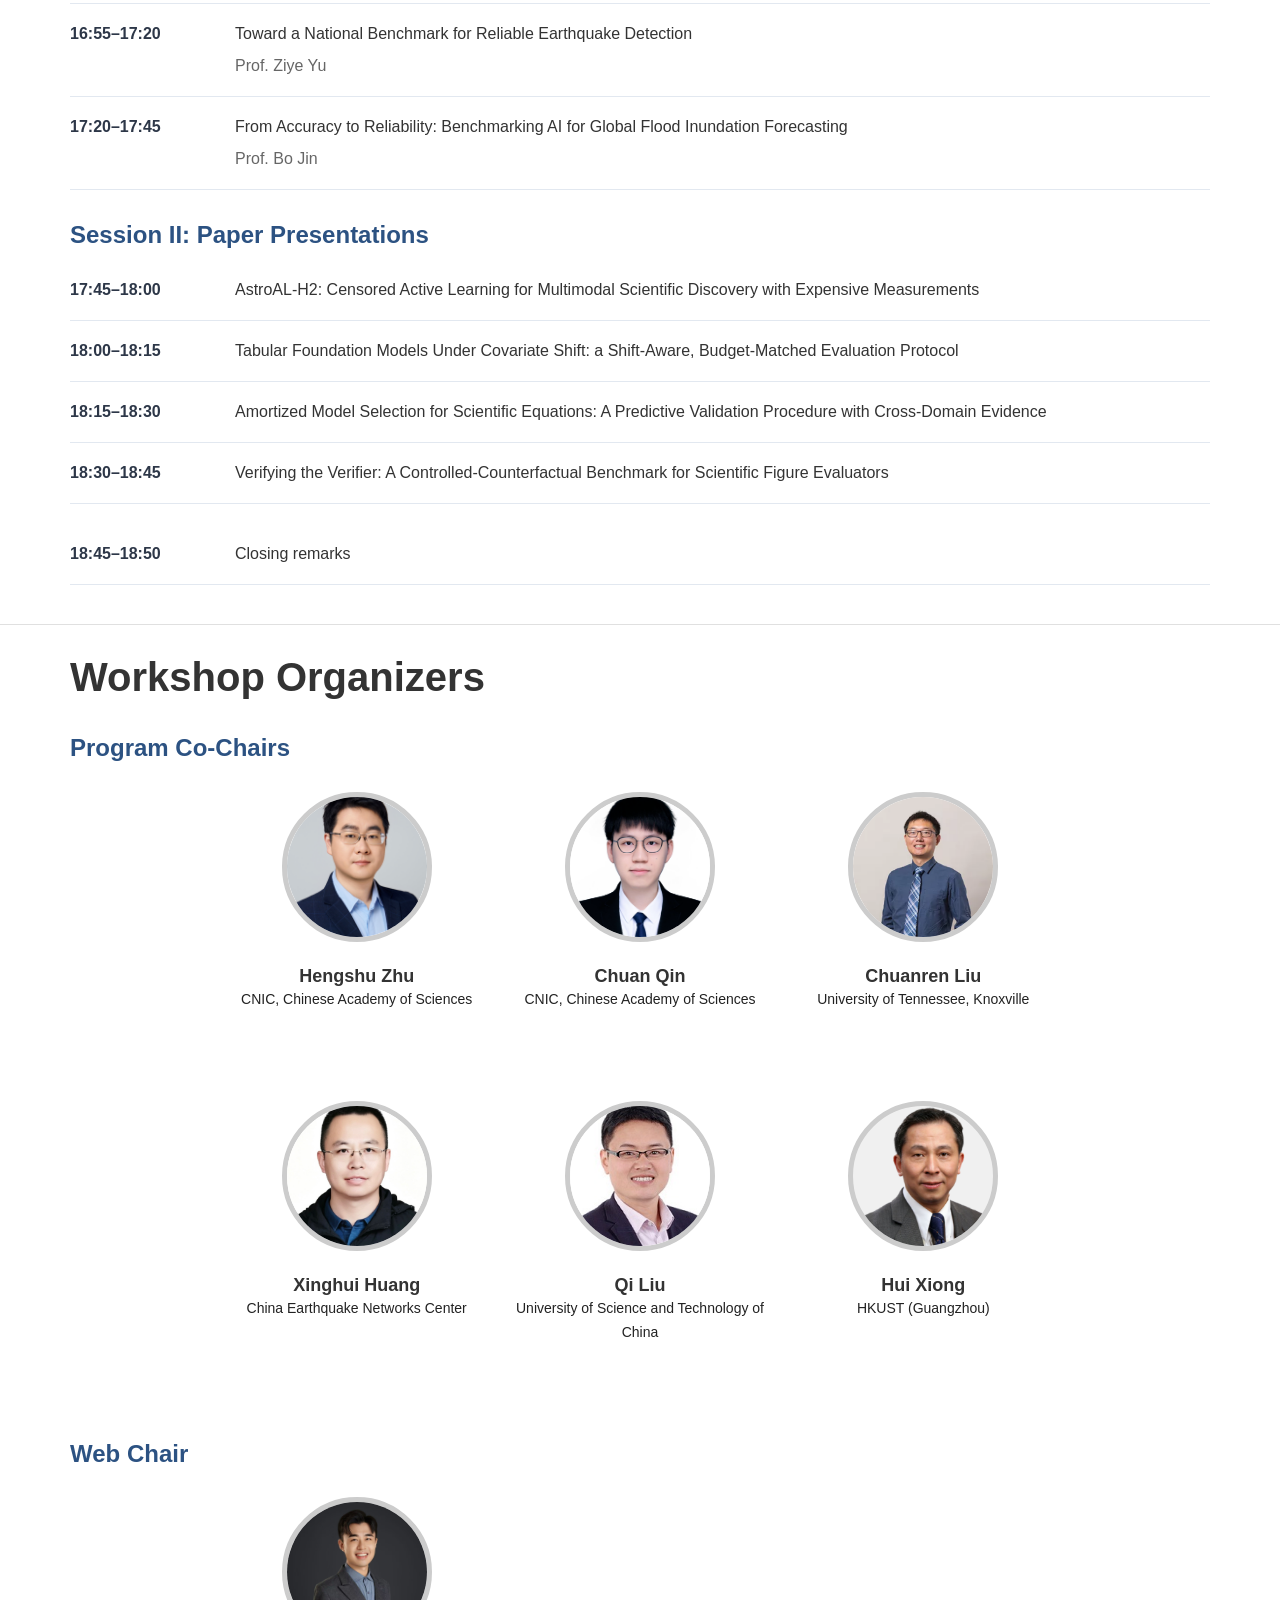
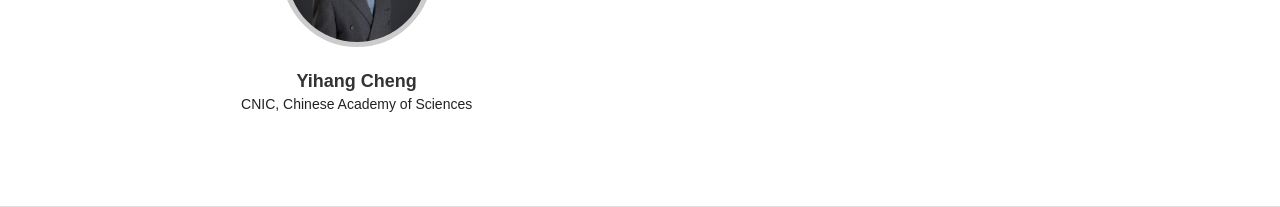
==== commit f119d8b9: "Restore original organizer layout while retaining chair groups" ====
--- a/AI4S-Bench-2026/index.html
+++ b/AI4S-Bench-2026/index.html
@@ -503,47 +503,45 @@
         #organization .organizer-group-heading {
           font-size: 24px;
           color: #2c5282;
-          border-left: 4px solid #2c5282;
-          padding-left: 14px;
-          margin: 0 0 24px;
+          margin: 0 0 30px;
           text-align: left;
         }
-        #organization .organizers-grid {
+        .organizers-grid {
           display: grid;
-          grid-template-columns: repeat(2, minmax(0, 1fr));
-          gap: 24px;
-        }
-        #organization .team-member {
-          display: grid;
-          grid-template-columns: 150px minmax(0, 1fr);
-          align-items: center;
-          gap: 24px;
-          padding: 24px;
-          margin: 0;
-          background: #f7f8fa;
-          border-radius: 8px;
-          text-align: left;
-        }
-        #organization .team-member a { color: inherit; text-decoration: none; }
-        #organization .team-member a:hover,
-        #organization .team-member a:focus { color: #2c5282; text-decoration: underline; }
-        #organization .team-member img {
+          grid-template-columns: repeat(3, 1fr);
+          gap: 30px;
+          width: 100%;
+          max-width: 900px;
+          margin: 0 auto;
+          padding: 0 40px;
+        }
+        .organizers-grid .team-member { text-align: center; }
+        .organizers-grid .team-member a,
+        .organizers-grid .team-member a:hover,
+        .organizers-grid .team-member a:focus,
+        .organizers-grid .team-member a:active {
+          color: inherit;
+          text-decoration: none;
+        }
+        .organizers-grid .team-member img {
           width: 150px;
           height: 150px;
+          min-width: 150px;
+          min-height: 150px;
+          margin: 0 auto;
+          background: #f0f0f0;
           object-fit: cover;
           border-radius: 50%;
-          background: #f0f0f0;
-          margin: 0;
-        }
-        #organization .team-member h4 { margin: 0 0 12px; }
-        #organization .team-member p { font-size: 16px; margin: 0; line-height: 1.75; }
-        @media (max-width: 900px) {
-          #organization .organizers-grid { grid-template-columns: minmax(0, 1fr); }
-        }
-        @media (max-width: 480px) {
-          #organization .team-member { grid-template-columns: 90px minmax(0, 1fr); padding: 16px; gap: 16px; }
-          #organization .team-member img { width: 90px; height: 90px; }
-        }
+        }
+        @media (max-width: 600px) {
+          .organizers-grid {
+            grid-template-columns: repeat(2, 1fr);
+            padding: 0 20px;
+            gap: 20px;
+          }
+        }
+        .img-circle { border-radius: 50%; }
+        #organization .col-sm-2 { width: auto; padding: 0; }
       </style>
       <div class="container">
         <h2 id="organizers-heading" class="section-heading">Workshop Organizers</h2>
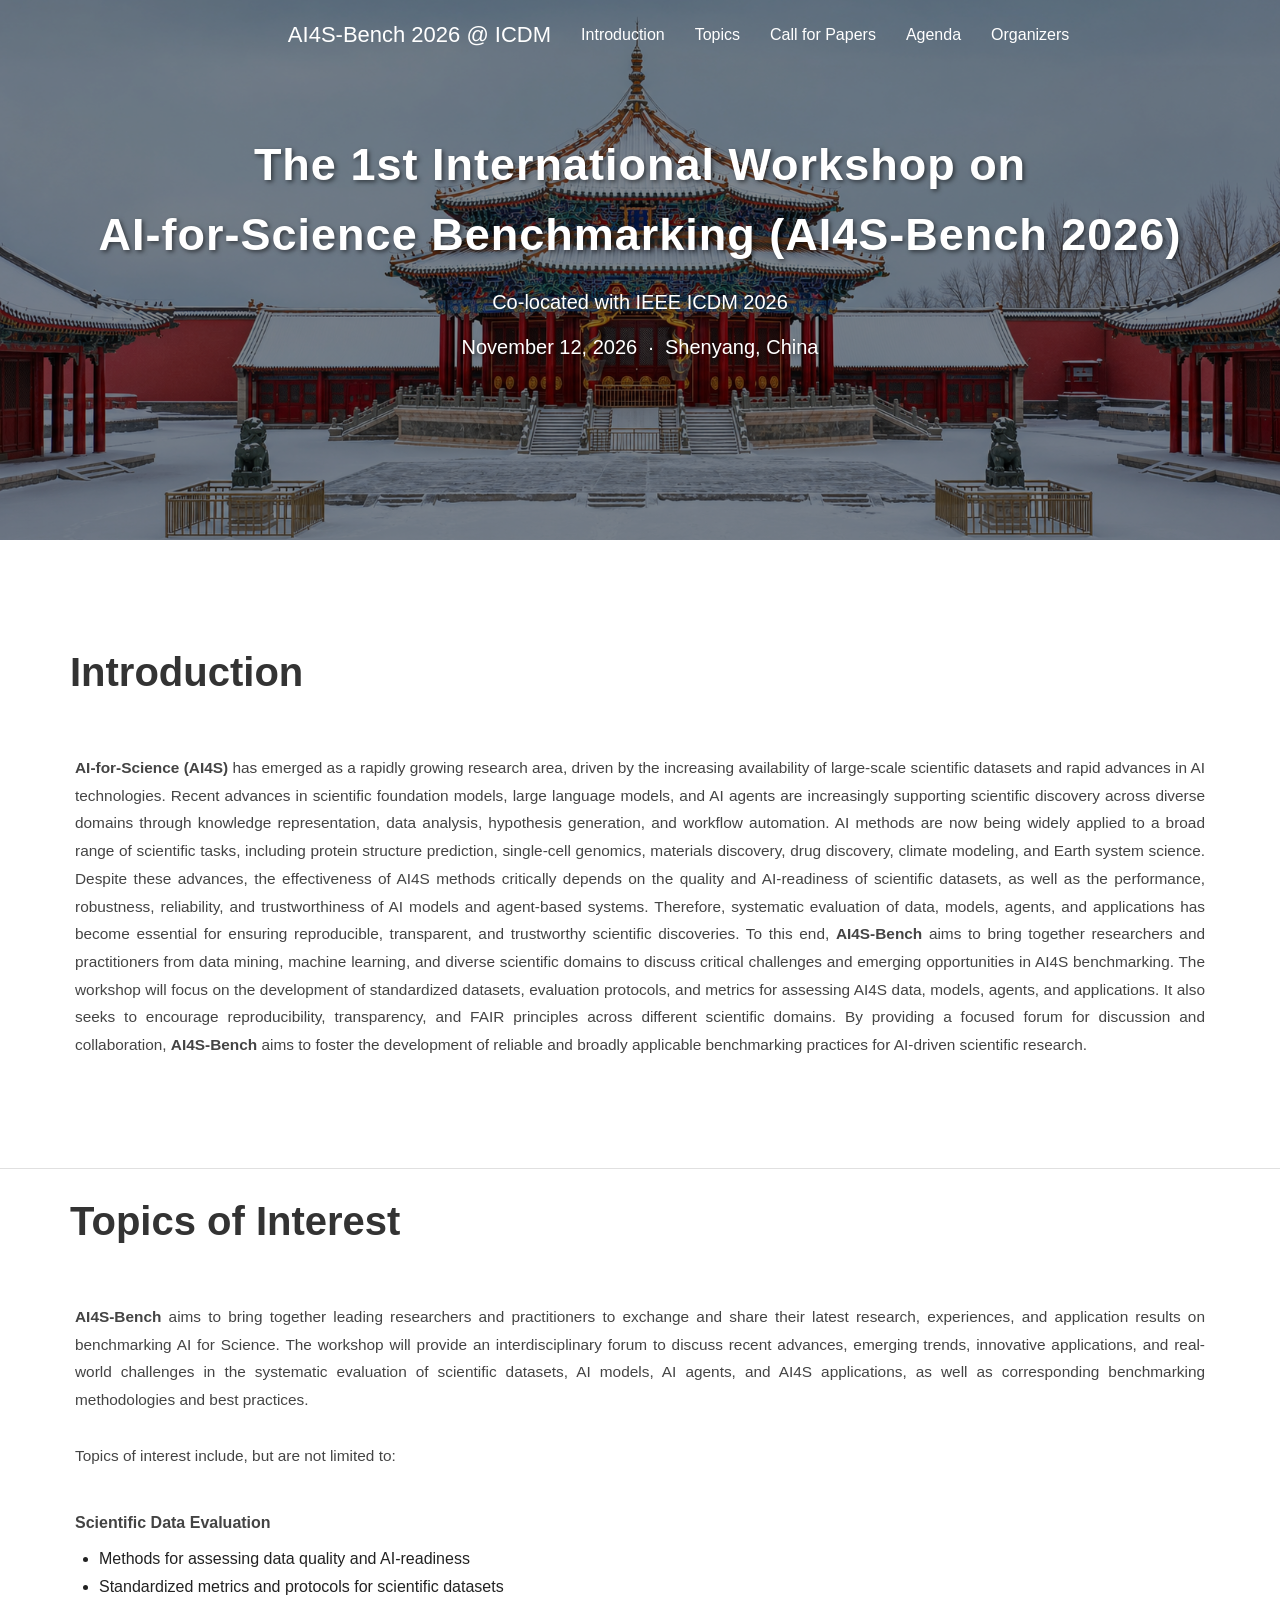
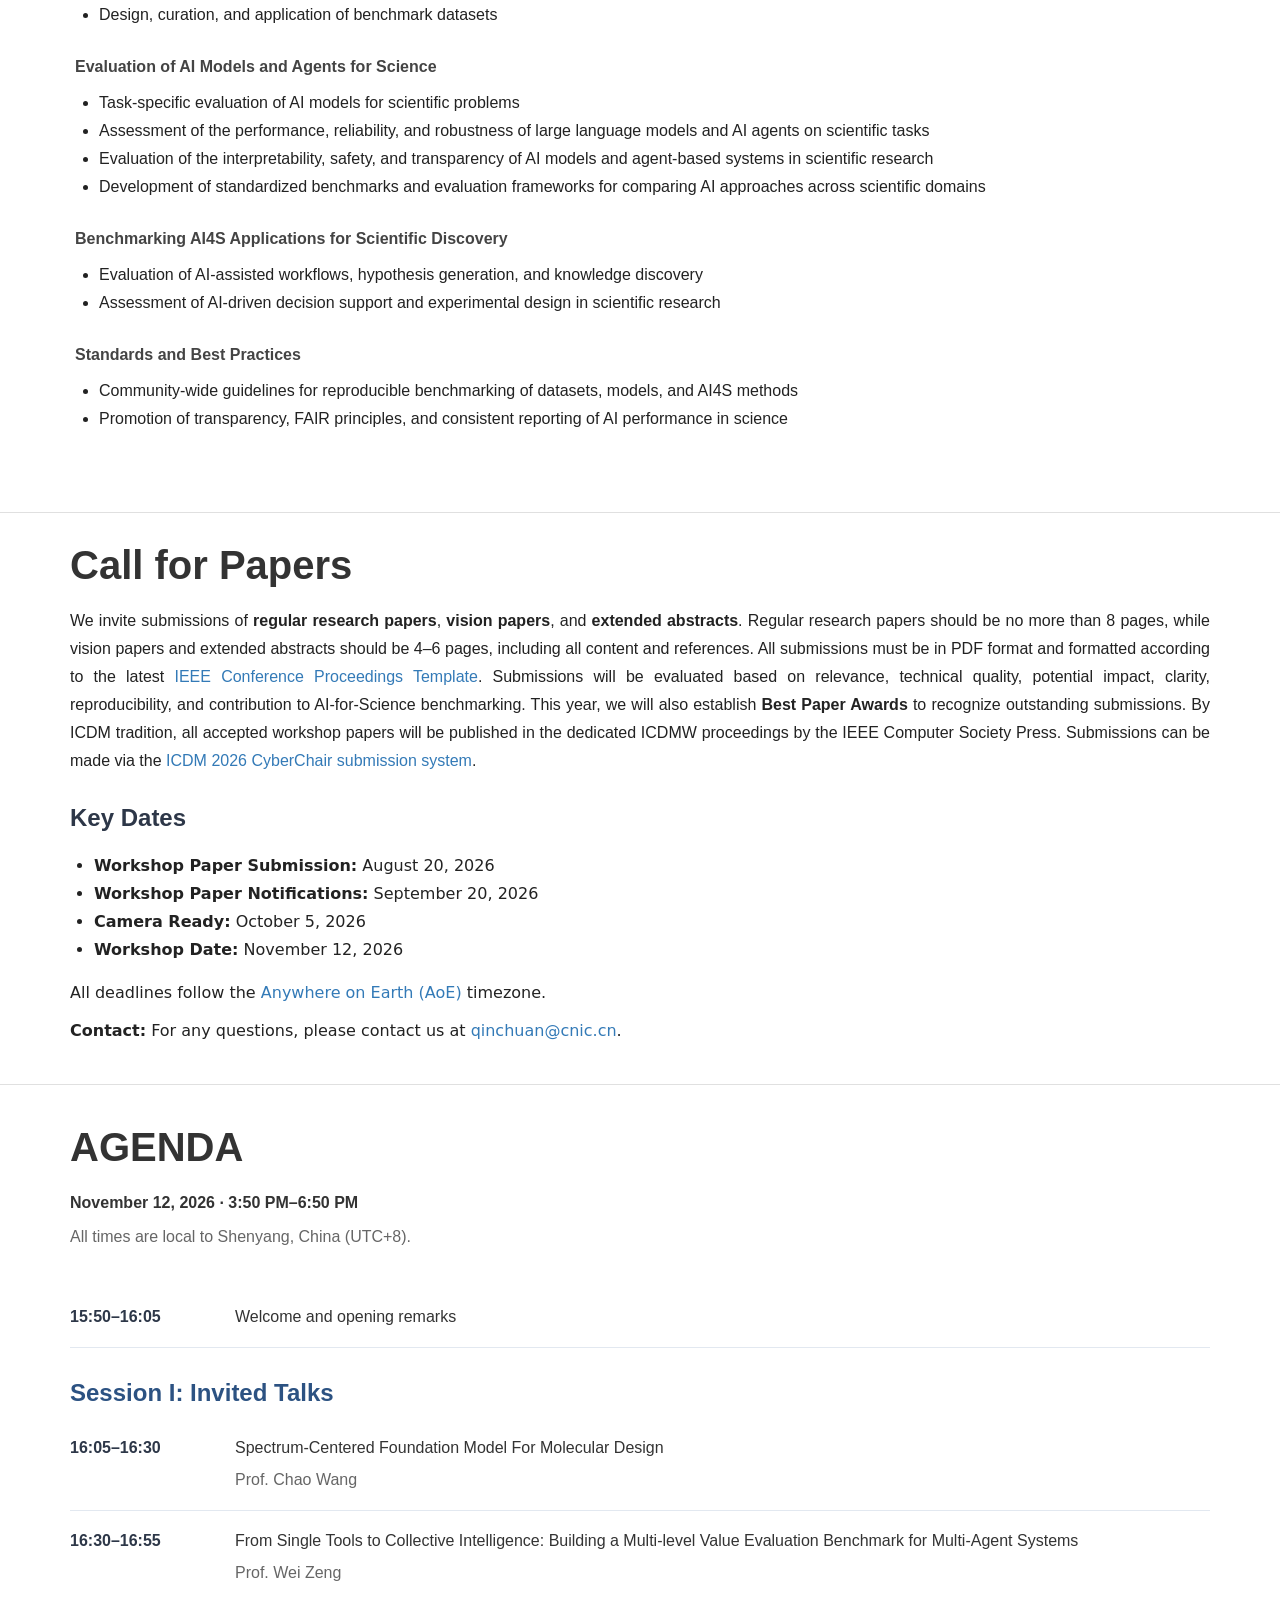
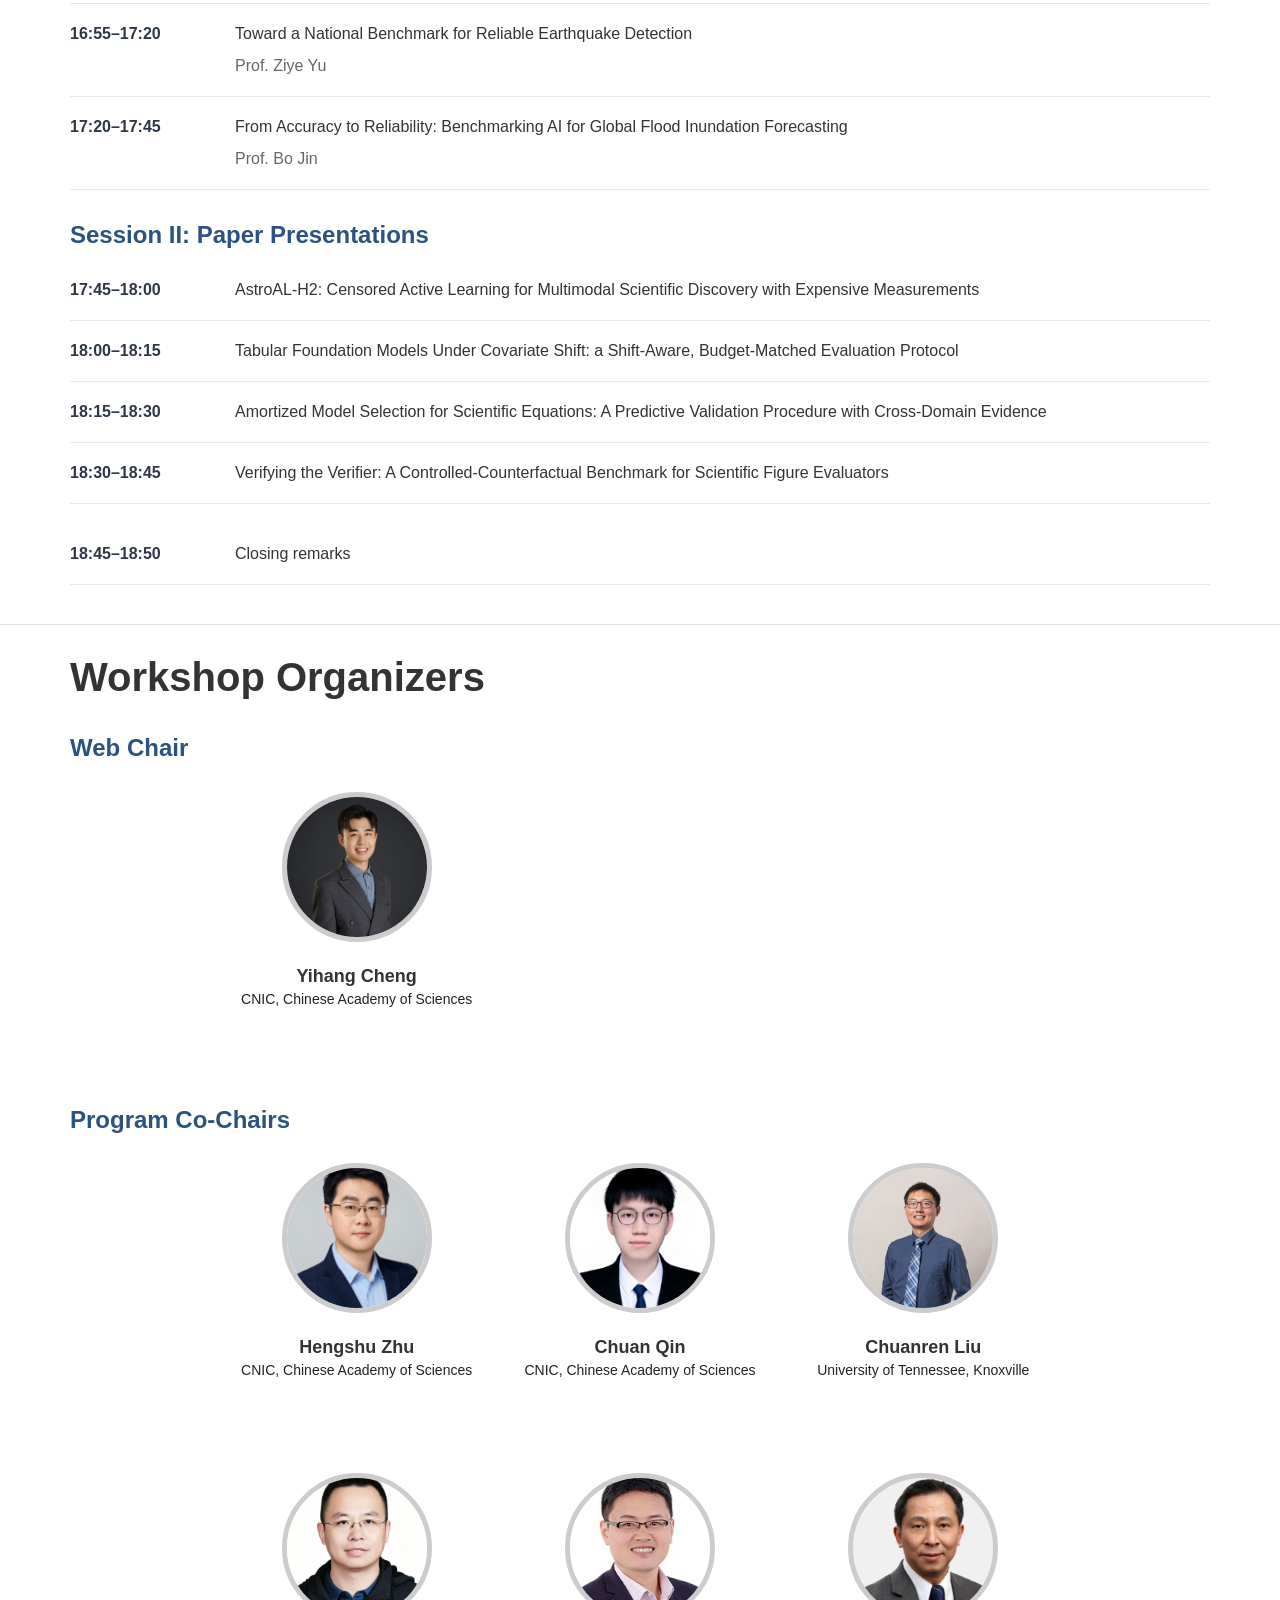
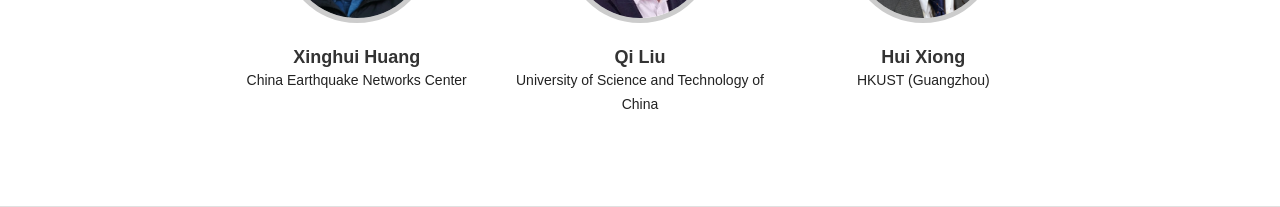
==== commit 5f8d5856: "Place Web Chair before Program Co-Chairs" ====
--- a/AI4S-Bench-2026/index.html
+++ b/AI4S-Bench-2026/index.html
@@ -545,6 +545,18 @@
       </style>
       <div class="container">
         <h2 id="organizers-heading" class="section-heading">Workshop Organizers</h2>
+        <div class="organizer-group" role="group" aria-labelledby="web-chair-heading">
+          <h3 id="web-chair-heading" class="organizer-group-heading">Web Chair</h3>
+          <div class="organizers-grid">
+            <div class="team-member">
+              <img src="./img/cheng yihang.jpg" class="img-responsive img-circle" alt="Yihang Cheng" />
+              <div class="organizer-info">
+                <h4>Yihang Cheng</h4>
+                <p class="text-muted">CNIC, Chinese Academy of Sciences</p>
+              </div>
+            </div>
+          </div>
+        </div>
         <div class="organizer-group" role="group" aria-labelledby="program-chairs-heading">
           <h3 id="program-chairs-heading" class="organizer-group-heading">Program Co-Chairs</h3>
           <div class="organizers-grid">
@@ -588,18 +600,6 @@
               <div class="organizer-info">
                 <h4><a href="https://www.hkust-gz.edu.cn/people/hui-xiong/" target="_blank" rel="noopener noreferrer">Hui Xiong</a></h4>
                 <p class="text-muted">HKUST (Guangzhou)</p>
-              </div>
-            </div>
-          </div>
-        </div>
-        <div class="organizer-group" role="group" aria-labelledby="web-chair-heading">
-          <h3 id="web-chair-heading" class="organizer-group-heading">Web Chair</h3>
-          <div class="organizers-grid">
-            <div class="team-member">
-              <img src="./img/cheng yihang.jpg" class="img-responsive img-circle" alt="Yihang Cheng" />
-              <div class="organizer-info">
-                <h4>Yihang Cheng</h4>
-                <p class="text-muted">CNIC, Chinese Academy of Sciences</p>
               </div>
             </div>
           </div>
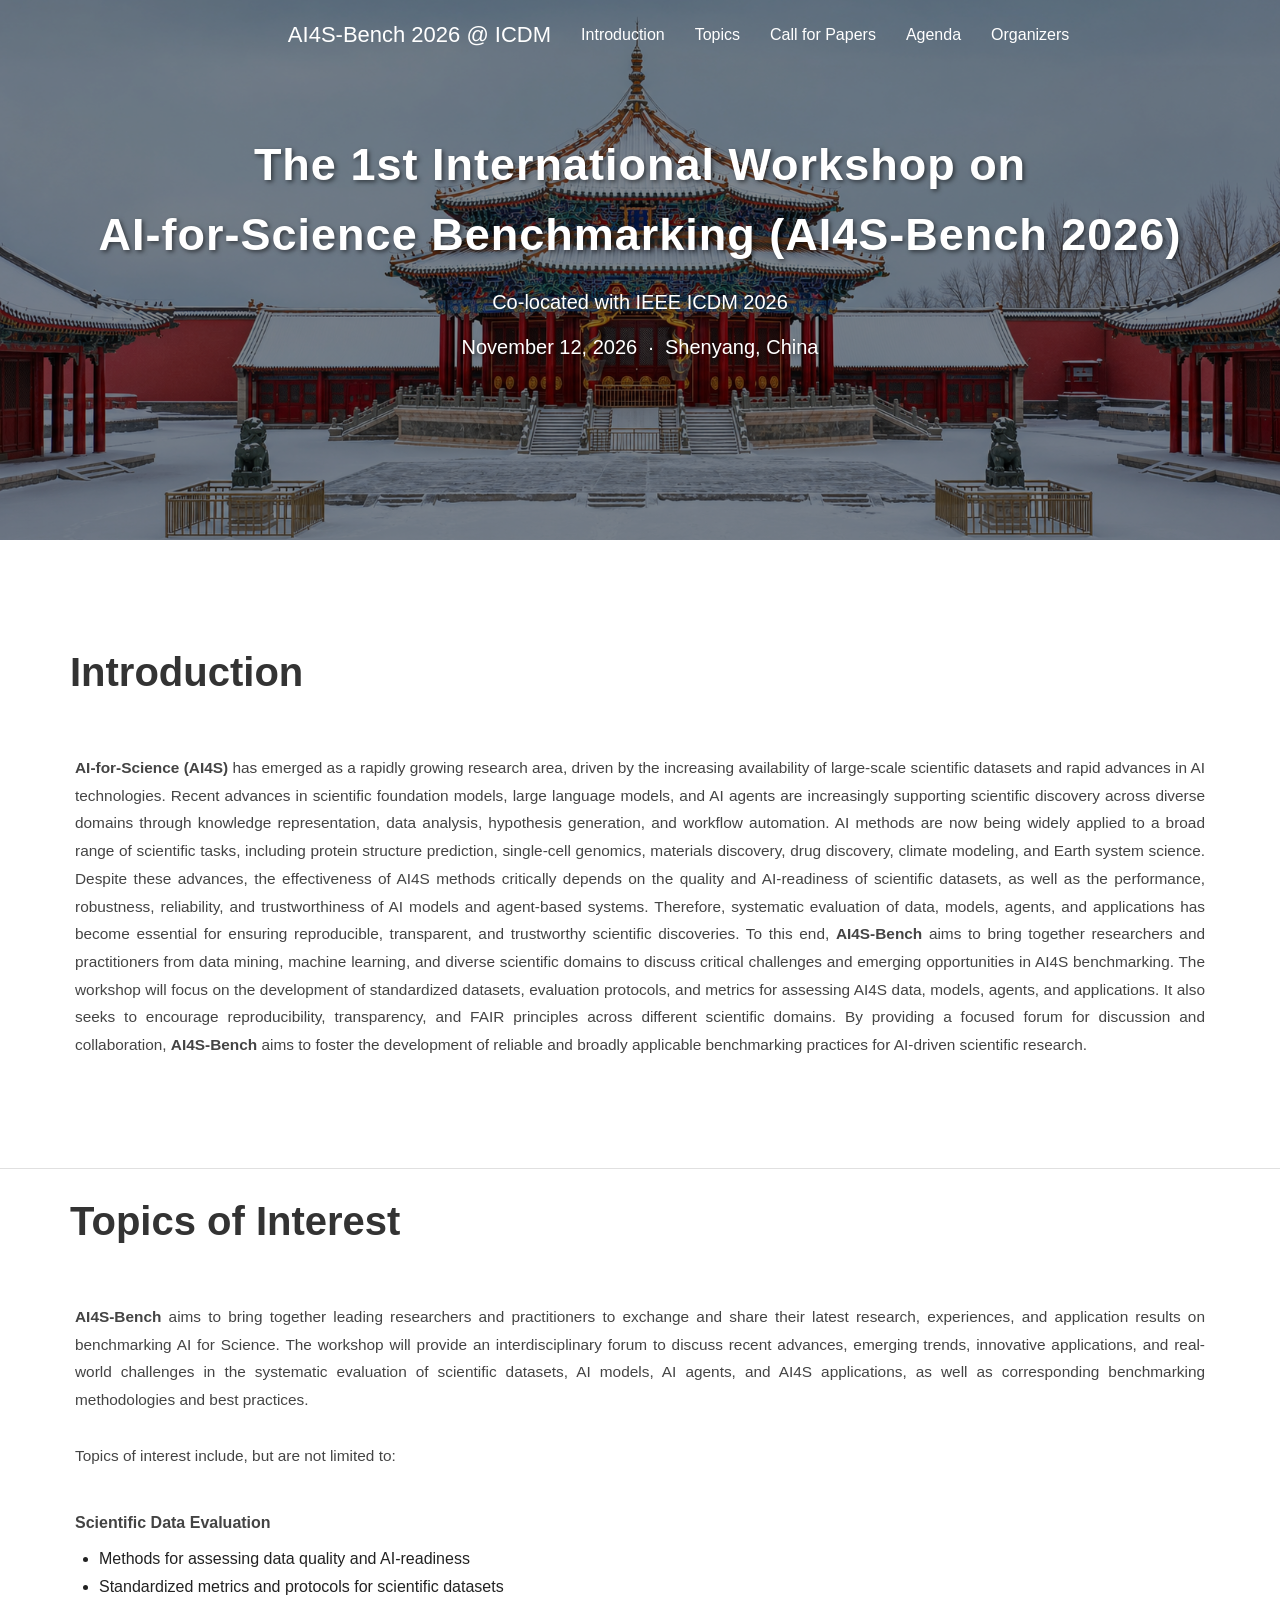
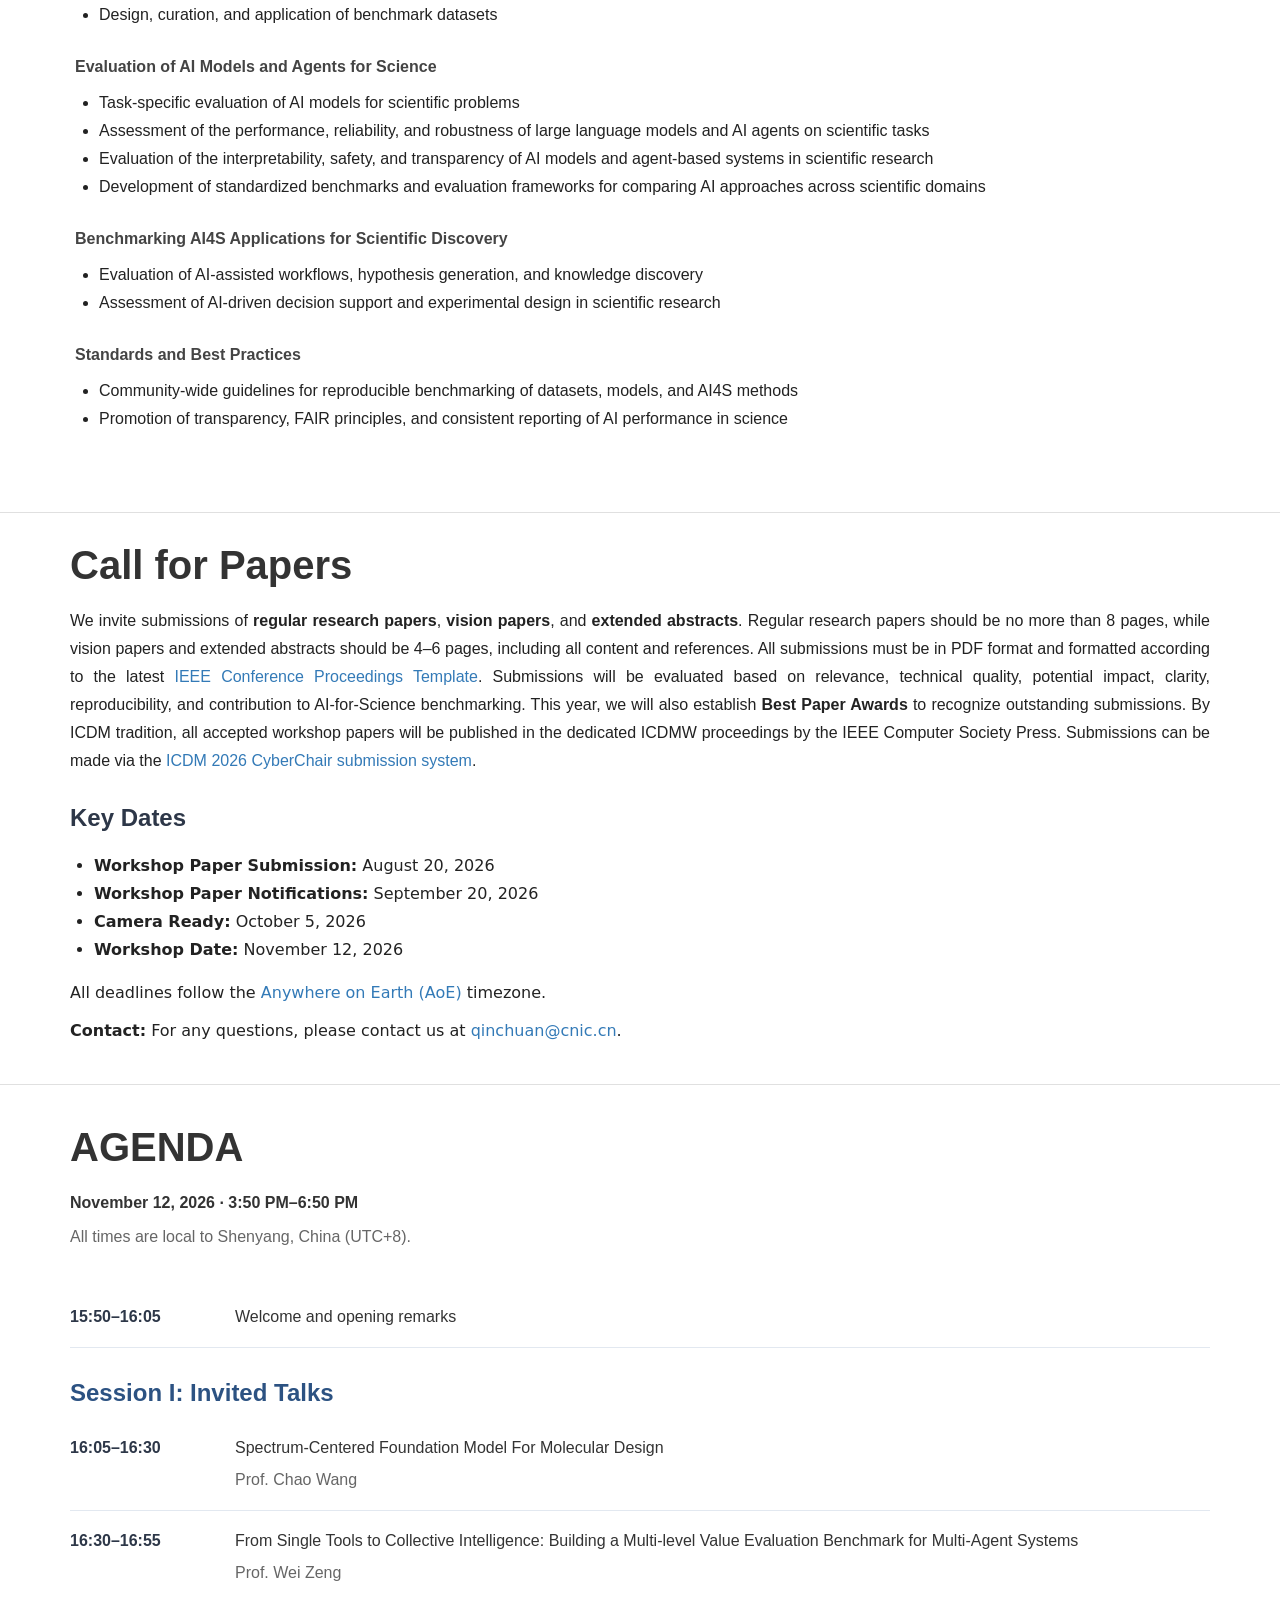
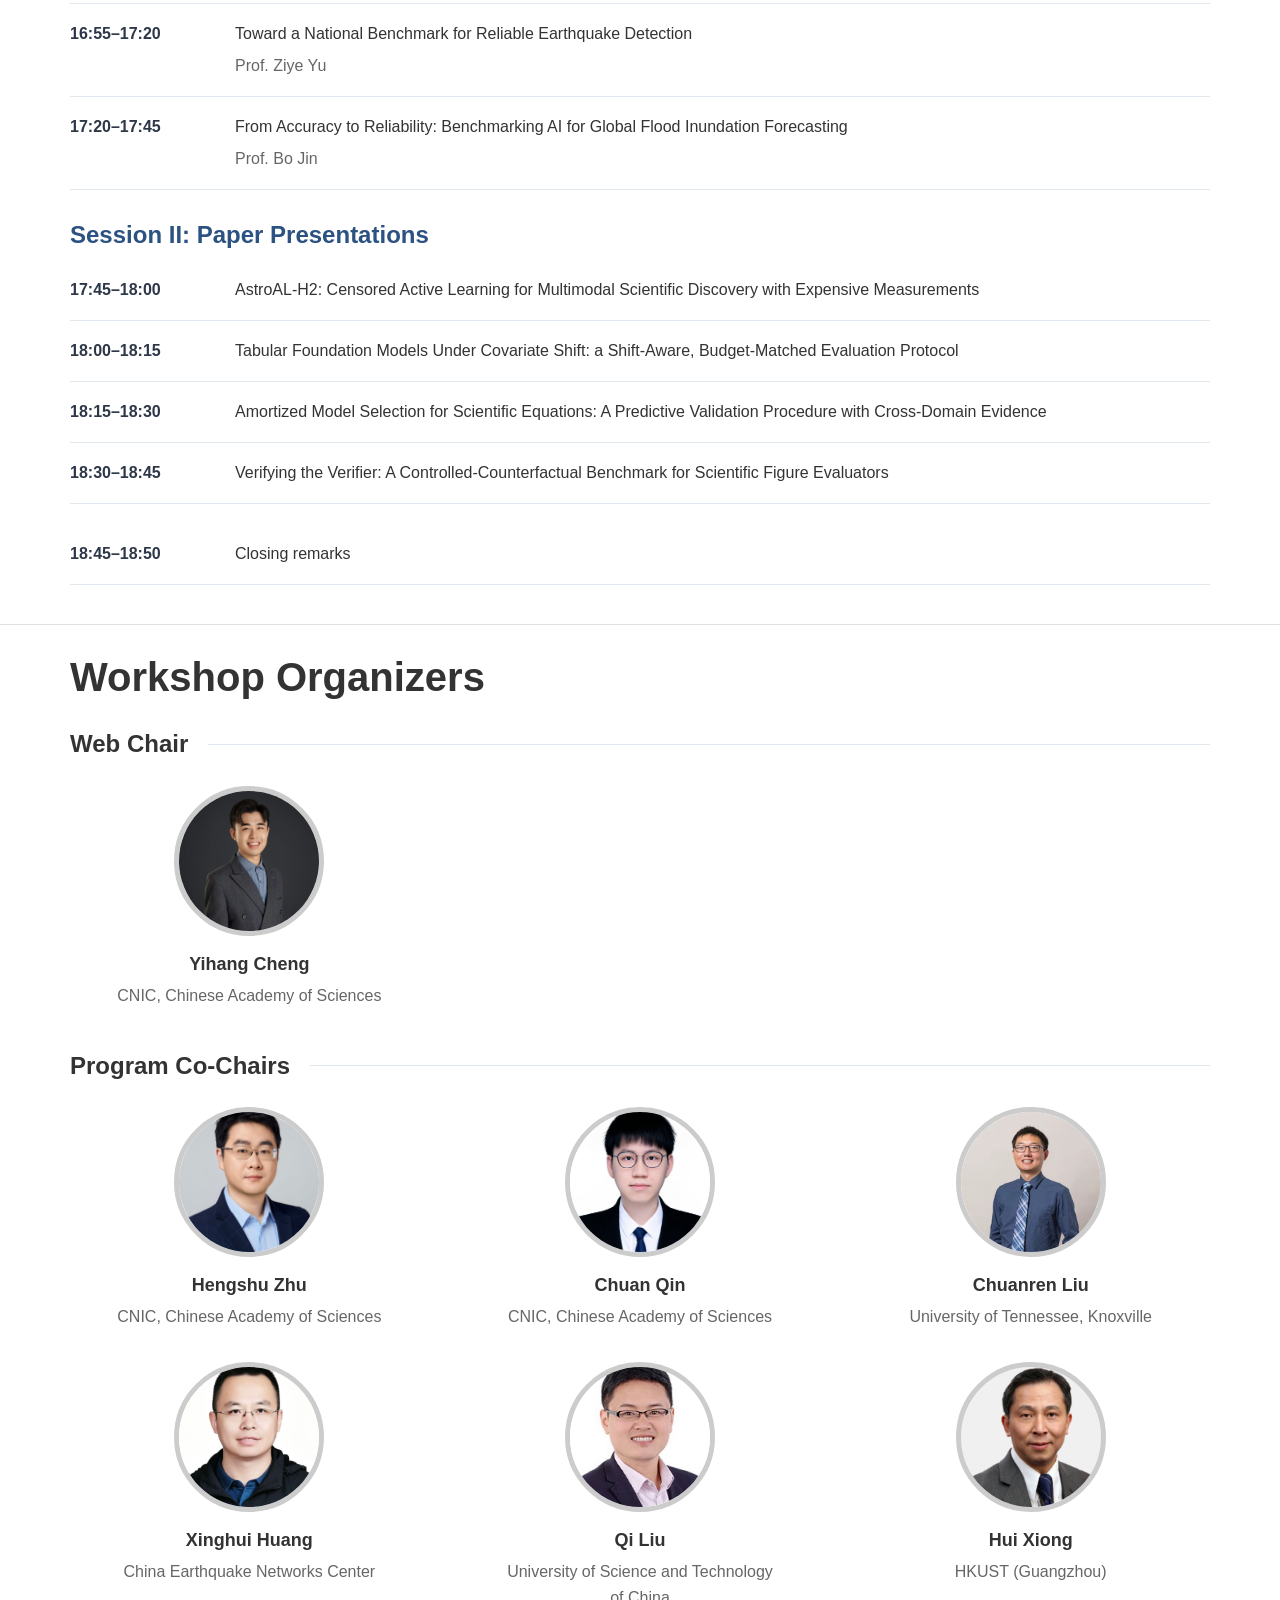
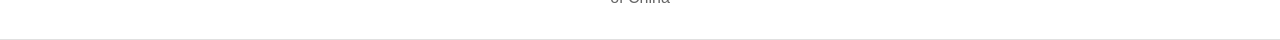
==== commit 8abd8fff: "Refine chair group alignment spacing and responsive layout" ====
--- a/AI4S-Bench-2026/index.html
+++ b/AI4S-Bench-2026/index.html
@@ -499,49 +499,56 @@
           margin: 0 auto;
           padding: 0 15px;
         }
-        #organization .organizer-group { margin-top: 36px; }
+        #organization .organizer-group { margin-top: 32px; }
+        #organization .organizer-group + .organizer-group { margin-top: 44px; }
         #organization .organizer-group-heading {
+          display: flex;
+          align-items: center;
+          gap: 20px;
           font-size: 24px;
-          color: #2c5282;
-          margin: 0 0 30px;
+          color: #333;
+          margin: 0 0 28px;
           text-align: left;
         }
-        .organizers-grid {
+        #organization .organizer-group-heading::after {
+          content: "";
+          flex: 1;
+          height: 1px;
+          background: #e2e8f0;
+        }
+        #organization .organizers-grid {
           display: grid;
-          grid-template-columns: repeat(3, 1fr);
-          gap: 30px;
+          grid-template-columns: repeat(3, minmax(0, 1fr));
+          gap: 32px;
           width: 100%;
-          max-width: 900px;
-          margin: 0 auto;
-          padding: 0 40px;
-        }
-        .organizers-grid .team-member { text-align: center; }
-        .organizers-grid .team-member a,
-        .organizers-grid .team-member a:hover,
-        .organizers-grid .team-member a:focus,
-        .organizers-grid .team-member a:active {
+          margin: 0;
+          padding: 0;
+        }
+        #organization .team-member { text-align: center; margin: 0; min-width: 0; }
+        #organization .team-member a,
+        #organization .team-member a:hover,
+        #organization .team-member a:focus,
+        #organization .team-member a:active {
           color: inherit;
           text-decoration: none;
         }
-        .organizers-grid .team-member img {
+        #organization .team-member img {
           width: 150px;
           height: 150px;
-          min-width: 150px;
-          min-height: 150px;
           margin: 0 auto;
           background: #f0f0f0;
           object-fit: cover;
           border-radius: 50%;
         }
-        @media (max-width: 600px) {
-          .organizers-grid {
-            grid-template-columns: repeat(2, 1fr);
-            padding: 0 20px;
-            gap: 20px;
-          }
-        }
-        .img-circle { border-radius: 50%; }
-        #organization .col-sm-2 { width: auto; padding: 0; }
+        #organization .team-member h4 { font-size: 18px; margin: 16px 0 6px; line-height: 1.4; }
+        #organization .team-member p { font-size: 16px; line-height: 1.6; max-width: 280px; margin: 0 auto; color: #666; }
+        @media (max-width: 767px) {
+          #organization .organizers-grid { grid-template-columns: repeat(2, minmax(0, 1fr)); gap: 28px 20px; }
+          #organization .organizer-group-heading { font-size: 22px; }
+        }
+        @media (max-width: 380px) {
+          #organization .organizers-grid { grid-template-columns: minmax(0, 1fr); }
+        }
       </style>
       <div class="container">
         <h2 id="organizers-heading" class="section-heading">Workshop Organizers</h2>
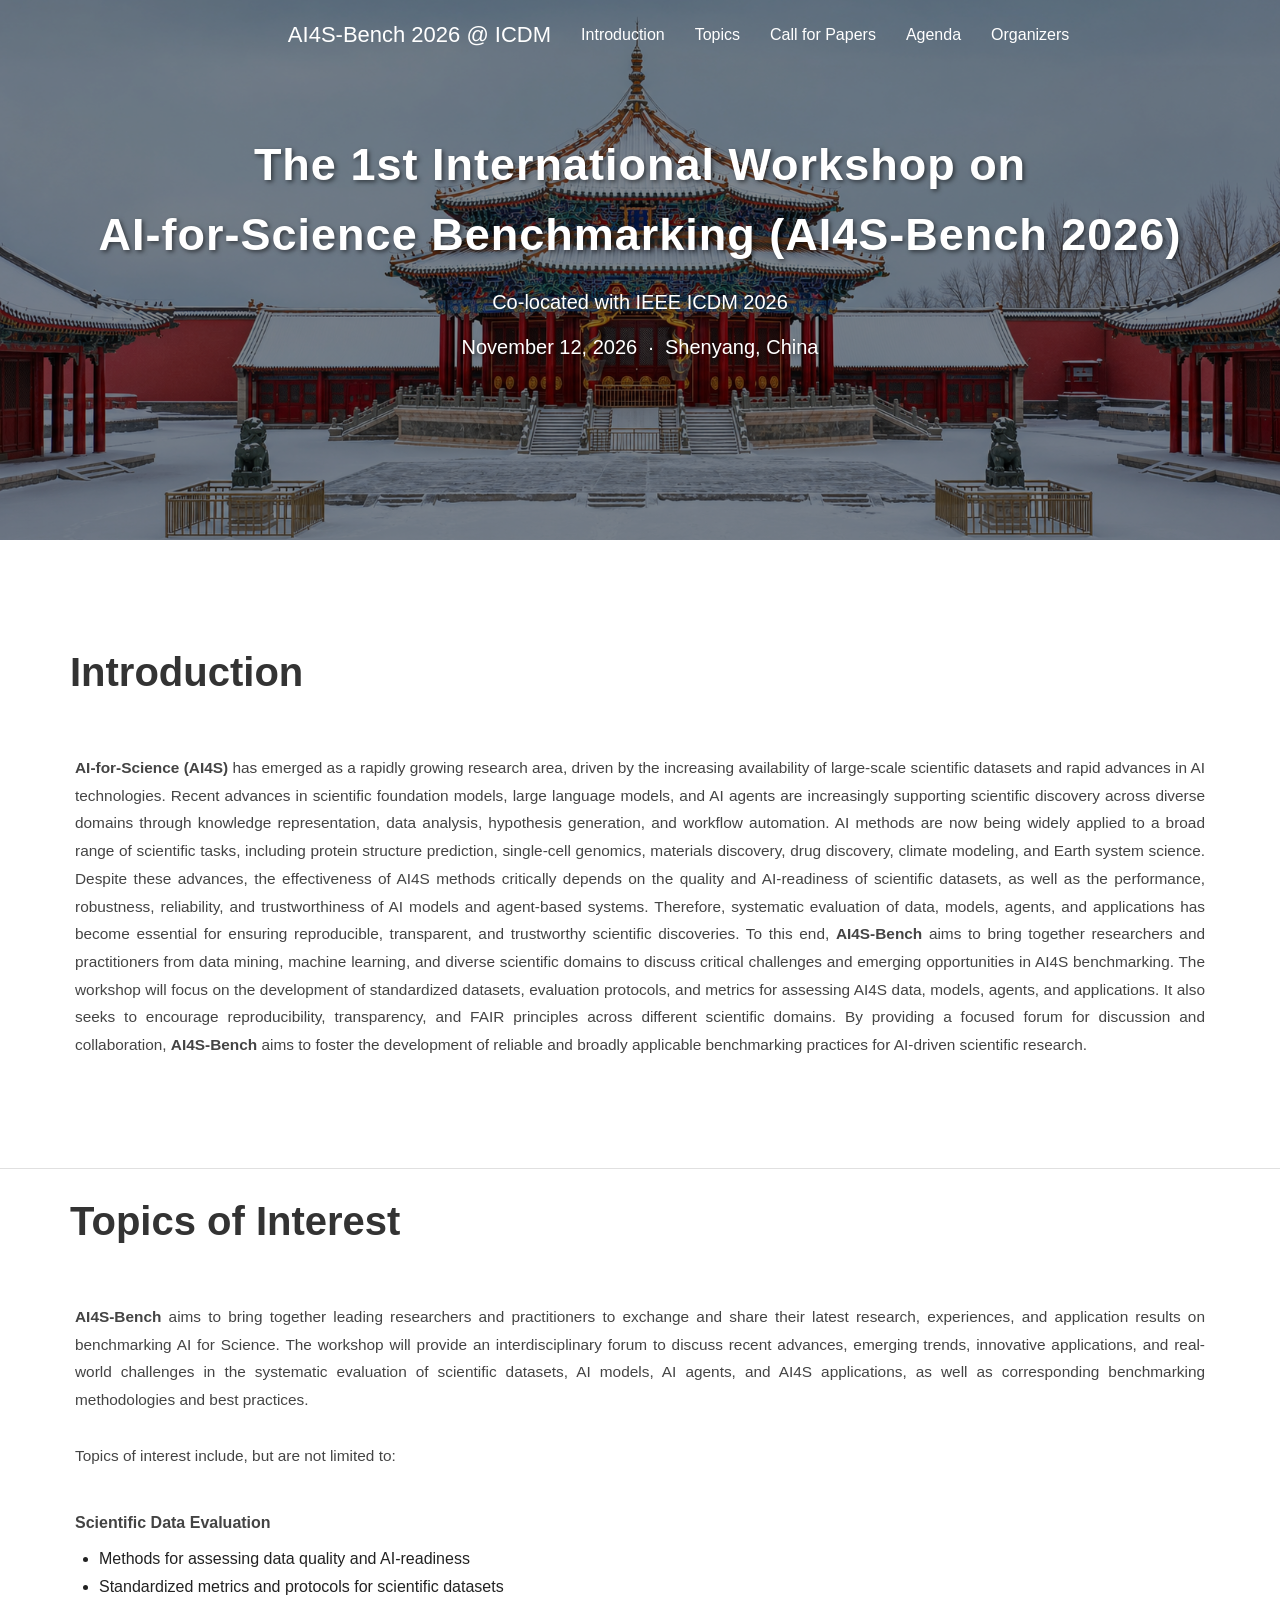
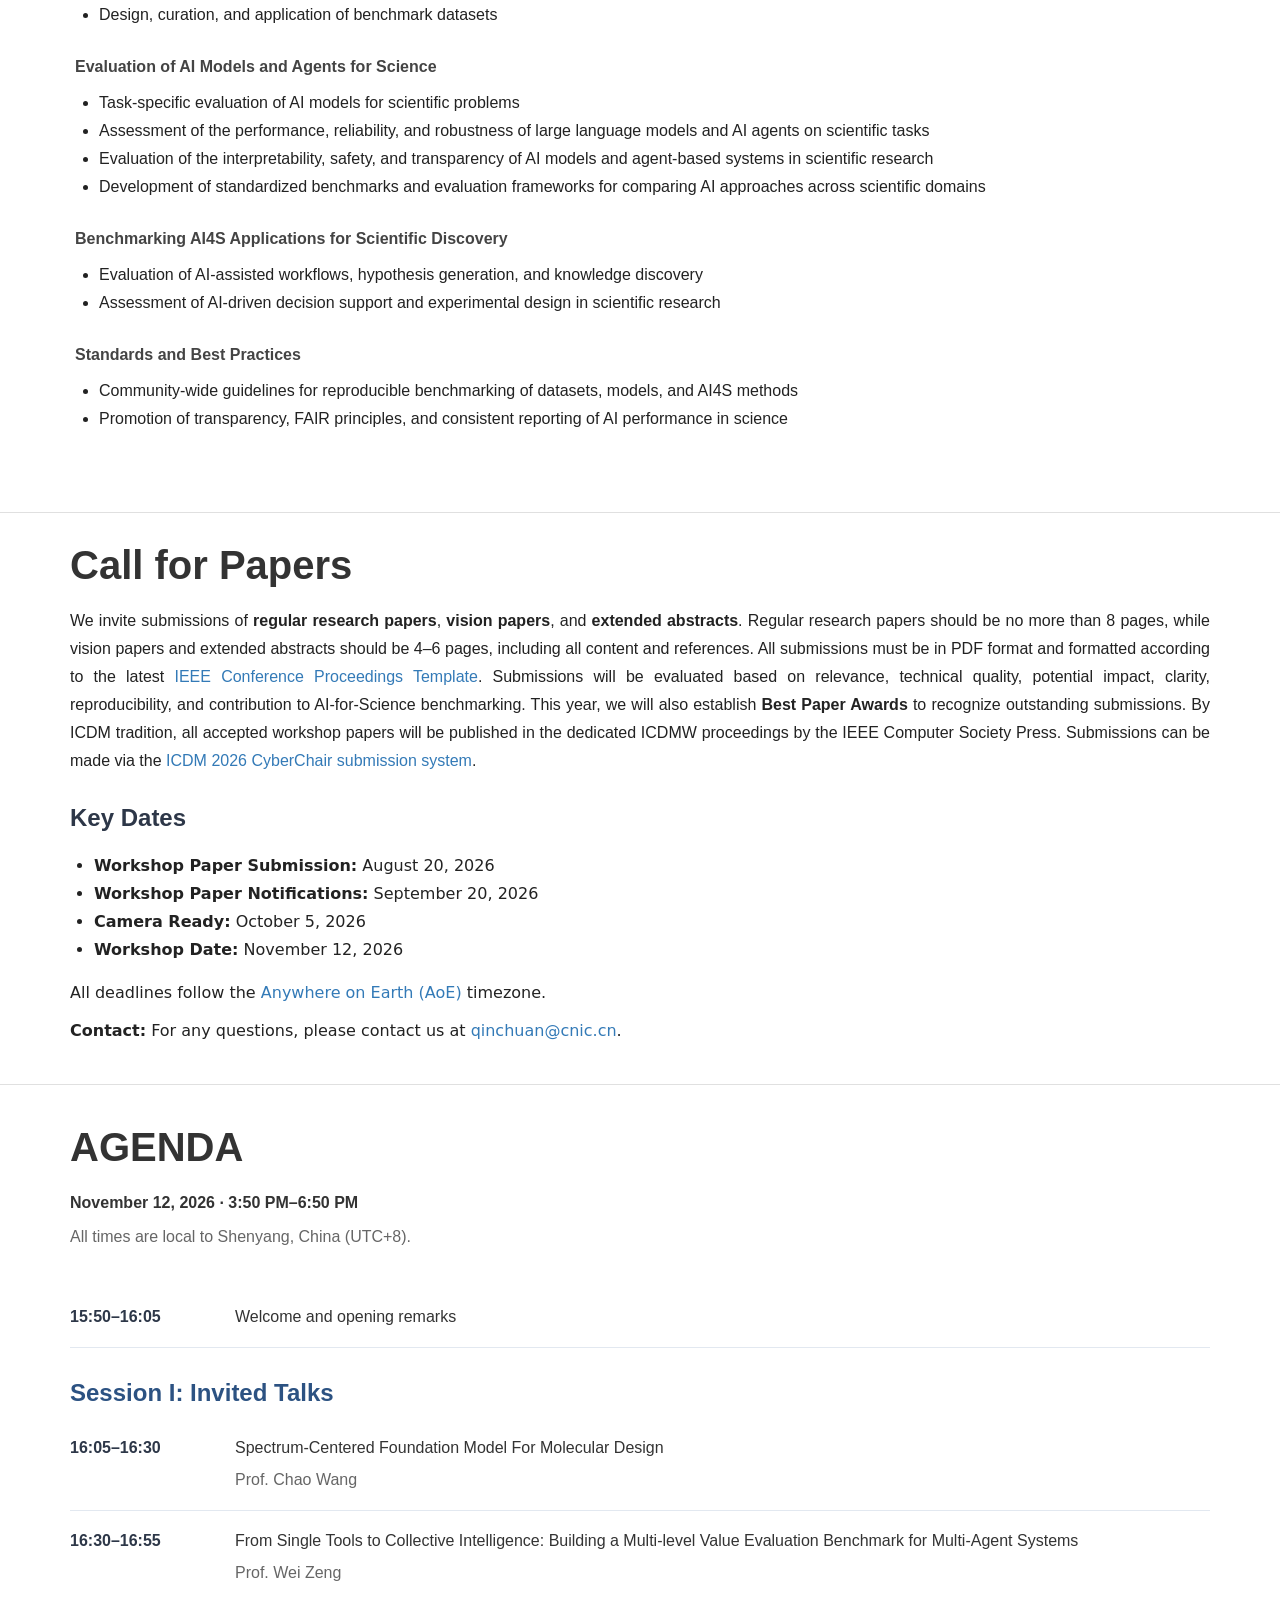
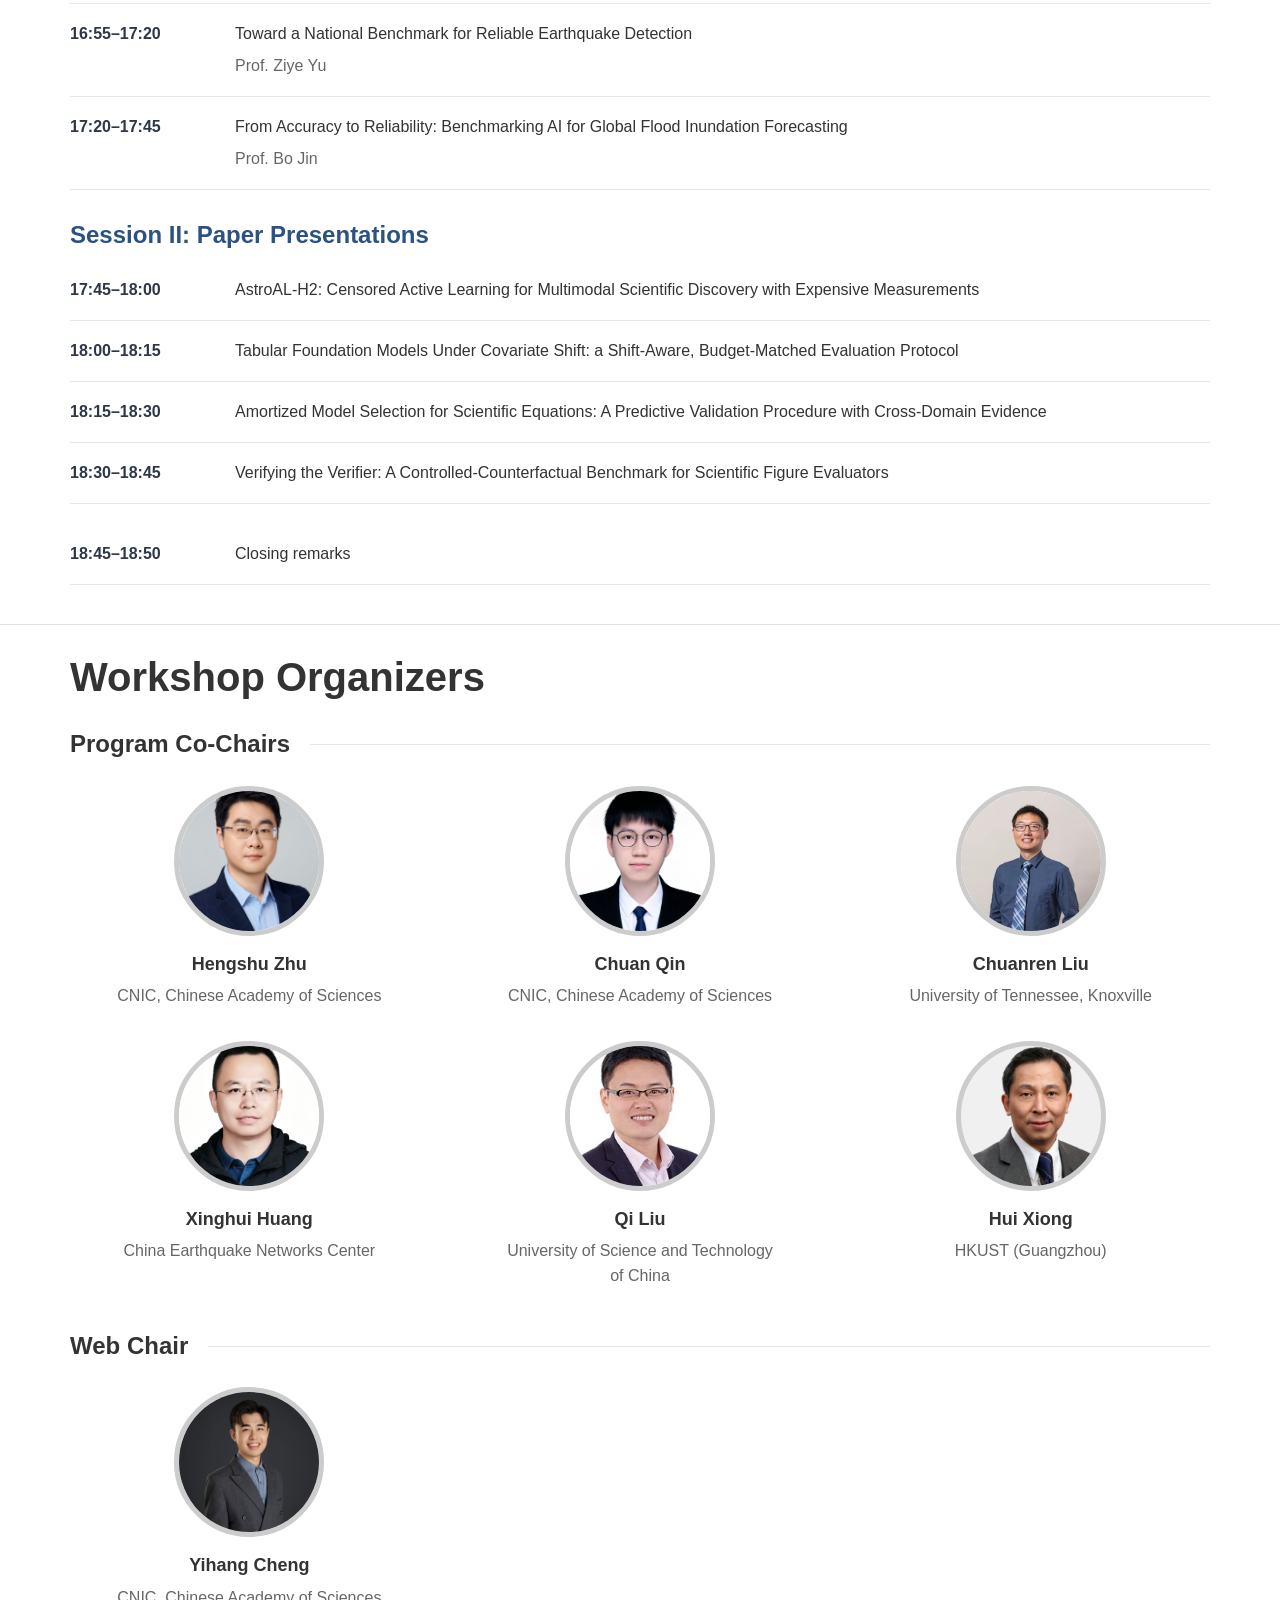
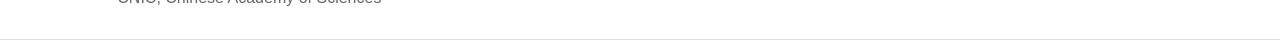
==== commit 3535b49a: "Place Web Chair after Program Co-Chairs" ====
--- a/AI4S-Bench-2026/index.html
+++ b/AI4S-Bench-2026/index.html
@@ -552,18 +552,6 @@
       </style>
       <div class="container">
         <h2 id="organizers-heading" class="section-heading">Workshop Organizers</h2>
-        <div class="organizer-group" role="group" aria-labelledby="web-chair-heading">
-          <h3 id="web-chair-heading" class="organizer-group-heading">Web Chair</h3>
-          <div class="organizers-grid">
-            <div class="team-member">
-              <img src="./img/cheng yihang.jpg" class="img-responsive img-circle" alt="Yihang Cheng" />
-              <div class="organizer-info">
-                <h4>Yihang Cheng</h4>
-                <p class="text-muted">CNIC, Chinese Academy of Sciences</p>
-              </div>
-            </div>
-          </div>
-        </div>
         <div class="organizer-group" role="group" aria-labelledby="program-chairs-heading">
           <h3 id="program-chairs-heading" class="organizer-group-heading">Program Co-Chairs</h3>
           <div class="organizers-grid">
@@ -607,6 +595,18 @@
               <div class="organizer-info">
                 <h4><a href="https://www.hkust-gz.edu.cn/people/hui-xiong/" target="_blank" rel="noopener noreferrer">Hui Xiong</a></h4>
                 <p class="text-muted">HKUST (Guangzhou)</p>
+              </div>
+            </div>
+          </div>
+        </div>
+        <div class="organizer-group" role="group" aria-labelledby="web-chair-heading">
+          <h3 id="web-chair-heading" class="organizer-group-heading">Web Chair</h3>
+          <div class="organizers-grid">
+            <div class="team-member">
+              <img src="./img/cheng yihang.jpg" class="img-responsive img-circle" alt="Yihang Cheng" />
+              <div class="organizer-info">
+                <h4>Yihang Cheng</h4>
+                <p class="text-muted">CNIC, Chinese Academy of Sciences</p>
               </div>
             </div>
           </div>
